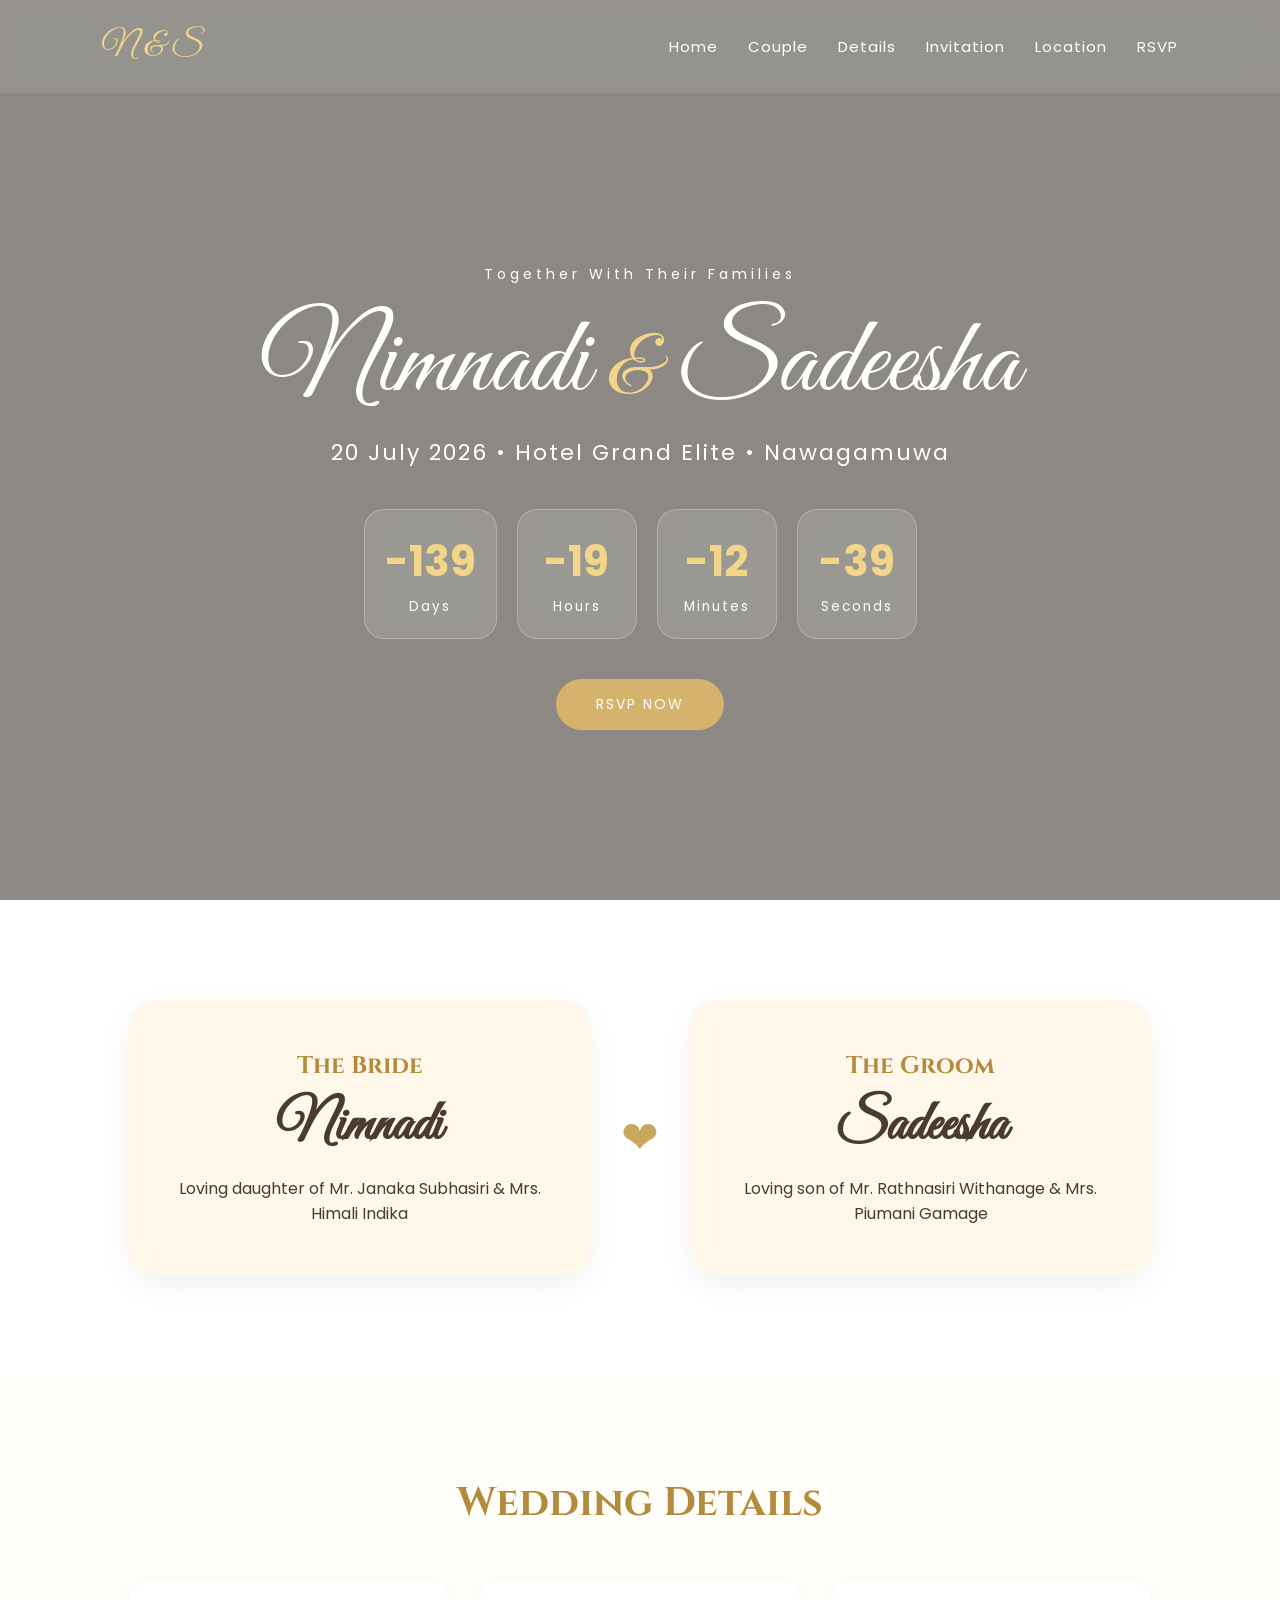
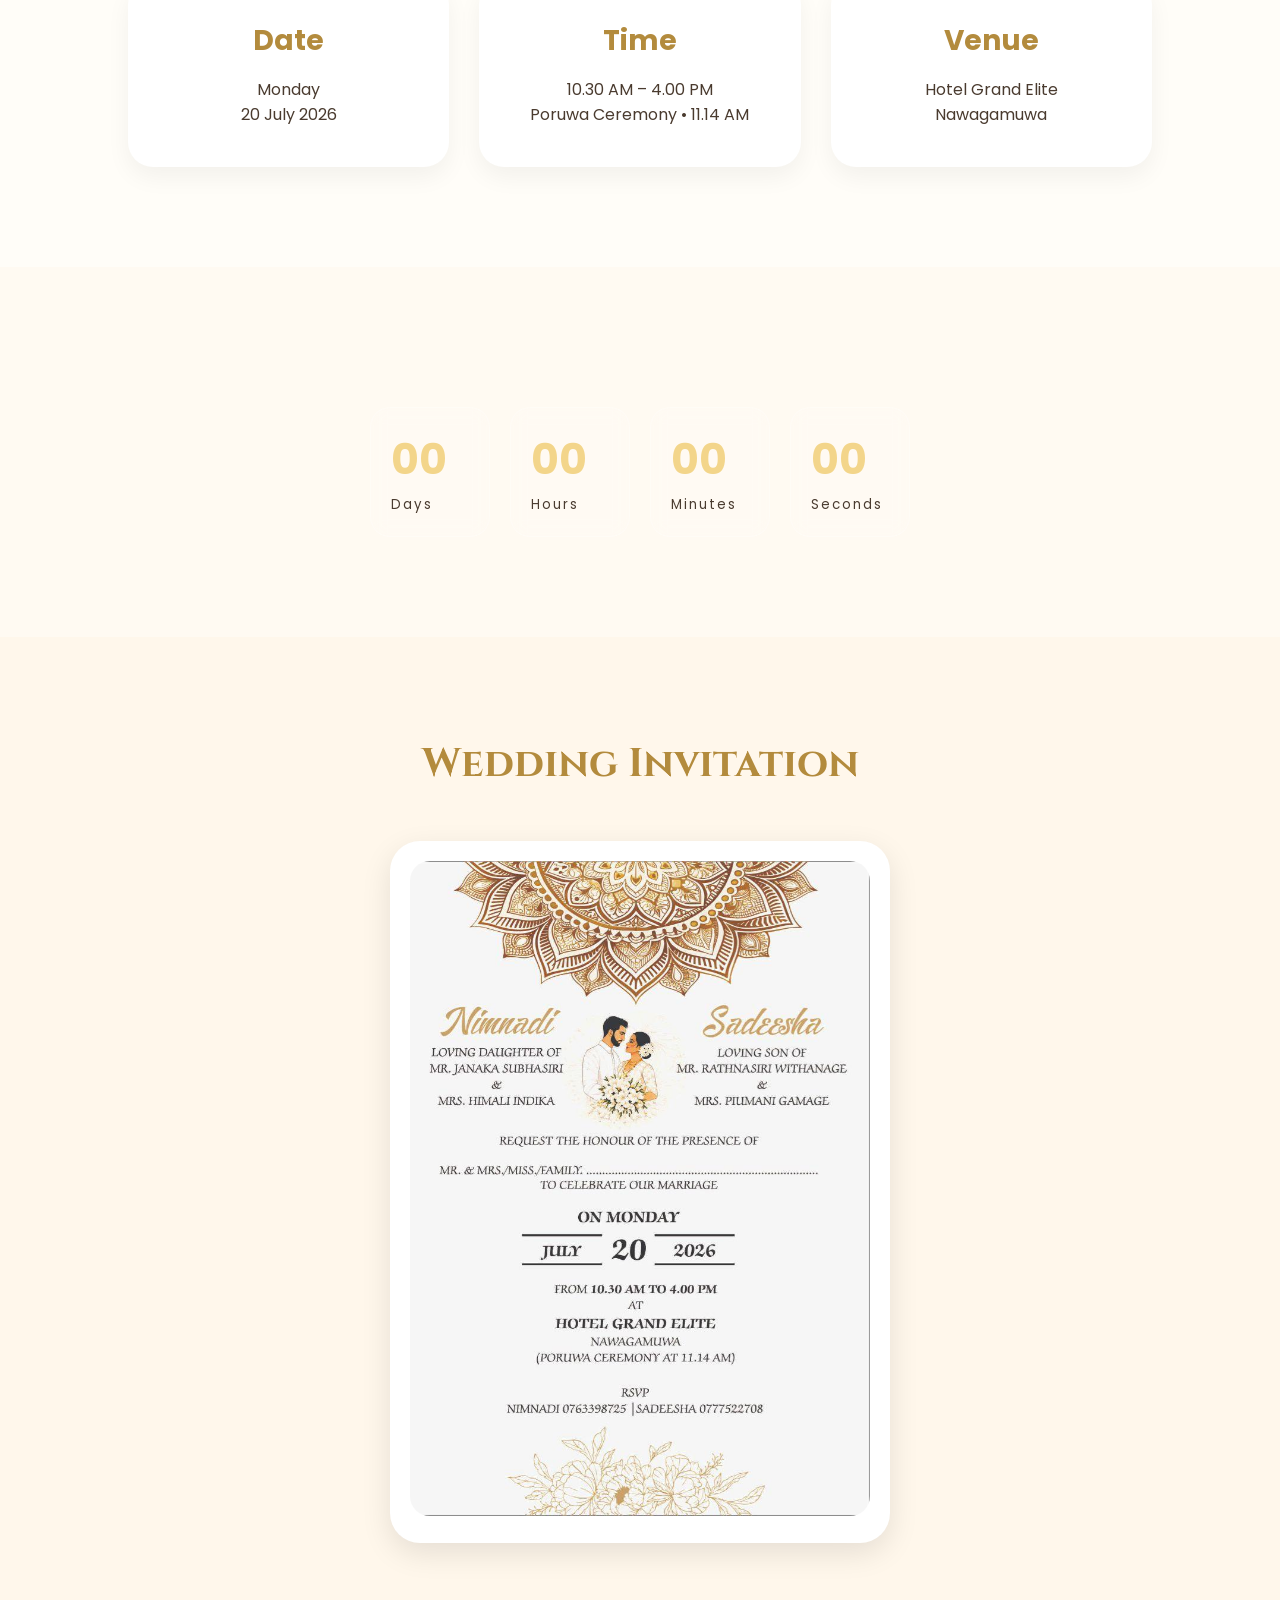
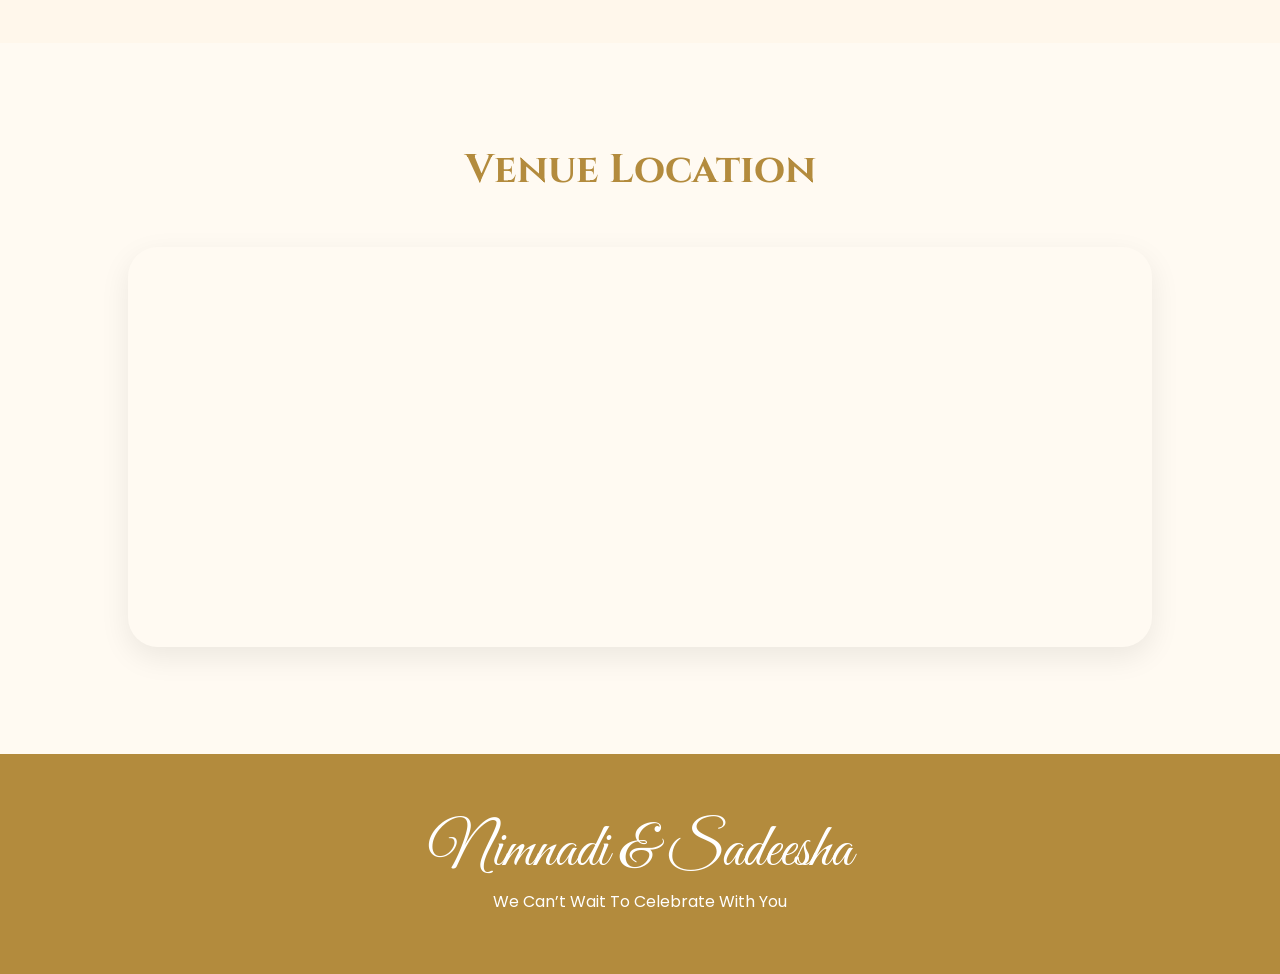
==== index.html @ f44b2957 "first commit" ====
<!-- index.html -->
<!DOCTYPE html>
<html lang="en">
<head>
<meta charset="UTF-8">
<meta name="viewport" content="width=device-width, initial-scale=1.0">
<title>Nimnadi & Sadeesha</title>

<link rel="stylesheet" href="style.css">

<link rel="preconnect" href="https://fonts.googleapis.com">
<link href="https://fonts.googleapis.com/css2?family=Cinzel:wght@400;600&family=Great+Vibes&family=Poppins:wght@300;400;500&display=swap" rel="stylesheet">

</head>
<body>

<header class="hero">

<nav>
<div class="logo">N & S</div>

<ul>
<li><a href="#home">Home</a></li>
<li><a href="#couple">Couple</a></li>
<li><a href="#details">Details</a></li>
<li><a href="#gallery">Invitation</a></li>
<li><a href="#location">Location</a></li>
<li><a href="rsvp.html">RSVP</a></li>
</ul>
</nav>

<section class="hero-content" id="home">

<p class="save">Together With Their Families</p>

<h1>Nimnadi <span>&</span> Sadeesha</h1>

<p class="date">
20 July 2026 • Hotel Grand Elite • Nawagamuwa
</p>

<div class="countdown">

<div>
<span id="days">00</span>
<small>Days</small>
</div>

<div>
<span id="hours">00</span>
<small>Hours</small>
</div>

<div>
<span id="minutes">00</span>
<small>Minutes</small>
</div>

<div>
<span id="seconds">00</span>
<small>Seconds</small>
</div>

</div>

<a href="rsvp.html" class="btn">RSVP NOW</a>

</section>
</header>

<section class="couple" id="couple">

<div class="box">
<h2>The Bride</h2>
<h3>Nimnadi</h3>
<p>
Loving daughter of Mr. Janaka Subhasiri & Mrs. Himali Indika
</p>
</div>

<div class="middle-heart">❤</div>

<div class="box">
<h2>The Groom</h2>
<h3>Sadeesha</h3>
<p>
Loving son of Mr. Rathnasiri Withanage & Mrs. Piumani Gamage
</p>
</div>

</section>

<section class="details" id="details">

<h2>Wedding Details</h2>

<div class="detail-grid">

<div class="card">
<h3>Date</h3>
<p>Monday</p>
<p>20 July 2026</p>
</div>

<div class="card">
<h3>Time</h3>
<p>10.30 AM – 4.00 PM</p>
<p>Poruwa Ceremony • 11.14 AM</p>
</div>

<div class="card">
<h3>Venue</h3>
<p>Hotel Grand Elite</p>
<p>Nawagamuwa</p>
</div>

</div>

</section>

<section class="section">

    <!-- COUNTDOWN -->
    
<div class="countdown">

<div>
<span id="days">00</span>
<small>Days</small>
</div>

<div>
<span id="hours">00</span>
<small>Hours</small>
</div>

<div>
<span id="minutes">00</span>
<small>Minutes</small>
</div>

<div>
<span id="seconds">00</span>
<small>Seconds</small>
</div>
</section>
<section class="gallery" id="gallery">

<h2>Wedding Invitation</h2>

<div class="invite-frame">
<img src="Image/invitation.jpg" alt="Wedding Invitation">
</div>

</section>

<section class="location" id="location">

<h2>Venue Location</h2>

<iframe 
src="https://www.google.com/maps/embed?pb=!1m18!1m12!1m3!1d3960.723824739813!2d80.0235605205156!3d6.923580608824498!2m3!1f0!2f0!3f0!3m2!1i1024!2i768!4f13.1!3m3!1m2!1s0x3ae2551f1fca9fbb%3A0x324f702cc4f74ea5!2sHotel%20Grand%20Elite%20-%20Restaurant%20%26%20Bar!5e0!3m2!1sen!2slk!4v1777545249393!5m2!1sen!2slk" 
width="100%" 
height="400" 
style="border:0;" 
allowfullscreen="" 
loading="lazy">
</iframe>

</section>

<footer>

<h2>Nimnadi & Sadeesha</h2>

<p>We Can’t Wait To Celebrate With You</p>

</footer>

<script src="script.js"></script>

</body>
</html>
---- style.css ----
/* style.css */

*{
margin:0;
padding:0;
box-sizing:border-box;
scroll-behavior:smooth;
}

body{
font-family:'Poppins',sans-serif;
background:#fffaf2;
color:#4a3b2f;
overflow-x:hidden;
}

.hero{
min-height:100vh;
background:
linear-gradient(rgba(0,0,0,0.45),rgba(0,0,0,0.45)),
url('invitation.jpg');

background-size:cover;
background-position:center;

display:flex;
flex-direction:column;
}

nav{
display:flex;
justify-content:space-between;
align-items:center;

padding:25px 8%;

background:rgba(255,255,255,0.08);

backdrop-filter:blur(8px);

position:sticky;
top:0;
z-index:100;
}

.logo{
font-size:34px;
font-family:'Great Vibes',cursive;
color:#f3d58a;
}

nav ul{
display:flex;
list-style:none;
gap:30px;
}

nav a{
text-decoration:none;
color:white;
font-size:15px;
letter-spacing:1px;
}

.hero-content{
flex:1;

display:flex;
flex-direction:column;
justify-content:center;
align-items:center;

text-align:center;
padding:20px;

color:white;
}

.save{
letter-spacing:4px;
font-size:14px;
margin-bottom:20px;
}

.hero-content h1{
font-family:'Great Vibes',cursive;
font-size:110px;
font-weight:400;
line-height:1.1;
}

.hero-content h1 span{
font-size:80px;
color:#f3d58a;
}

.date{
font-size:22px;
margin-top:10px;
letter-spacing:2px;
}

.countdown{
display:flex;
gap:20px;
margin-top:40px;
flex-wrap:wrap;
justify-content:center;
}

.countdown div{
background:rgba(255,255,255,0.12);

padding:20px;

min-width:120px;

border:1px solid rgba(255,255,255,0.25);

backdrop-filter:blur(8px);

border-radius:20px;
}

.countdown span{
font-size:42px;
font-weight:bold;
display:block;
color:#f3d58a;
}

.countdown small{
letter-spacing:2px;
}

.btn{
margin-top:40px;

display:inline-block;

padding:15px 40px;

background:#d6b36d;
color:white;

text-decoration:none;

border-radius:40px;

letter-spacing:2px;
font-size:14px;
}

section{
padding:100px 10%;
}

.couple{
display:grid;
grid-template-columns:1fr auto 1fr;

gap:30px;

align-items:center;
text-align:center;

background:white;
}

.box{
padding:50px;

background:#fff8ea;

border-radius:30px;

box-shadow:0 10px 30px rgba(0,0,0,0.06);
}

.box h2{
font-family:'Cinzel',serif;
color:#b38b3d;
margin-bottom:10px;
}

.box h3{
font-family:'Great Vibes',cursive;
font-size:55px;
margin-bottom:15px;
}

.middle-heart{
font-size:45px;
color:#c9a75d;
}

.details{
text-align:center;
background:#fffdf8;
}

.details h2,
.gallery h2,
.location h2{
font-family:'Cinzel',serif;
font-size:40px;
margin-bottom:50px;
color:#b38b3d;
}

.detail-grid{
display:grid;
grid-template-columns:repeat(auto-fit,minmax(250px,1fr));
gap:30px;
}

.card{
background:white;
padding:40px;

border-radius:25px;

box-shadow:0 10px 25px rgba(0,0,0,0.05);
}

.card h3{
font-size:28px;
margin-bottom:15px;
color:#b38b3d;
}

.gallery{
text-align:center;
background:#fff7eb;
}

.invite-frame{
max-width:500px;
margin:auto;

padding:20px;

background:white;

border-radius:30px;

box-shadow:0 10px 30px rgba(0,0,0,0.1);
}

.invite-frame img{
width:100%;
border-radius:20px;
}

.location{
text-align:center;
}

iframe{
border-radius:30px;

box-shadow:0 10px 30px rgba(0,0,0,0.08);
}

footer{
padding:60px 20px;
text-align:center;

background:#b38b3d;
color:white;
}

footer h2{
font-family:'Great Vibes',cursive;
font-size:60px;
font-weight:400;
}

@media(max-width:768px){

.hero-content h1{
font-size:70px;
}

.hero-content h1 span{
font-size:55px;
}

nav{
flex-direction:column;
gap:15px;
}

nav ul{
flex-wrap:wrap;
justify-content:center;
gap:15px;
}

.couple{
grid-template-columns:1fr;
}

.middle-heart{
display:none;
}

.countdown div{
min-width:90px;
}

}
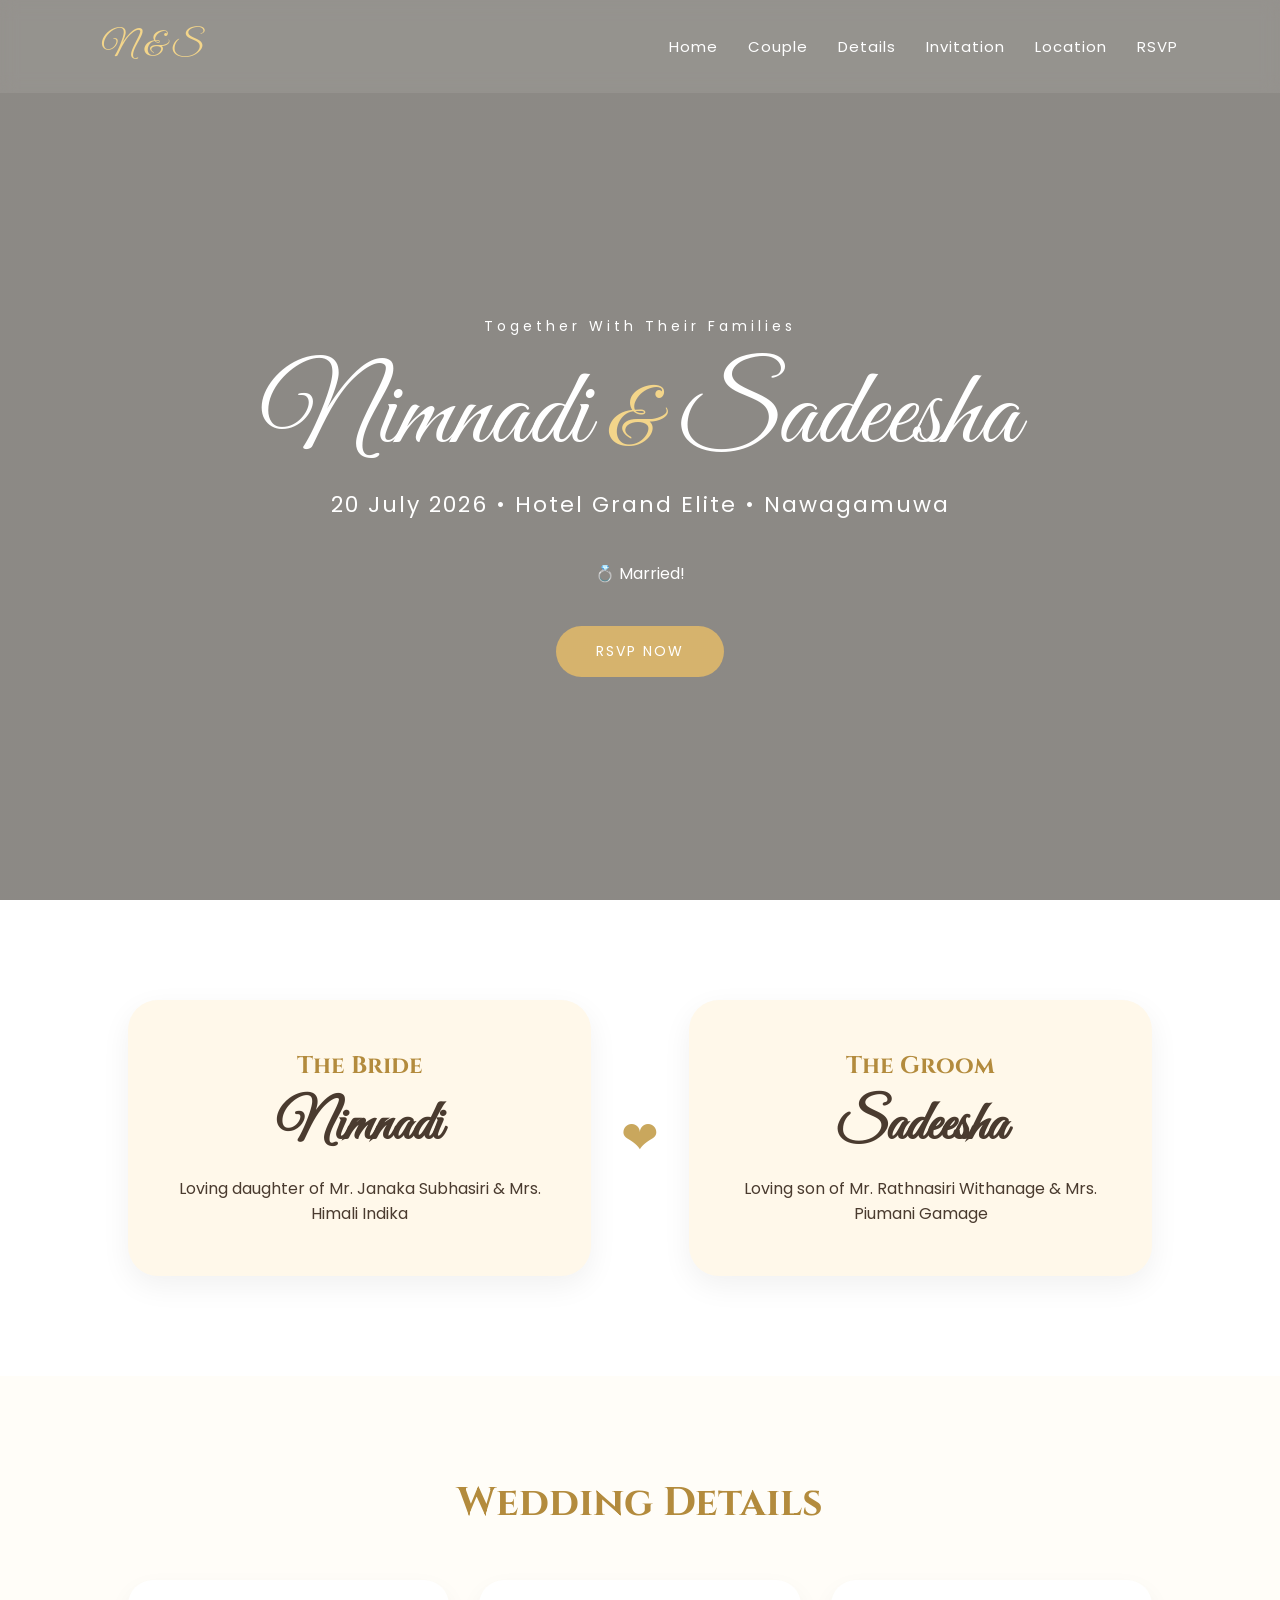
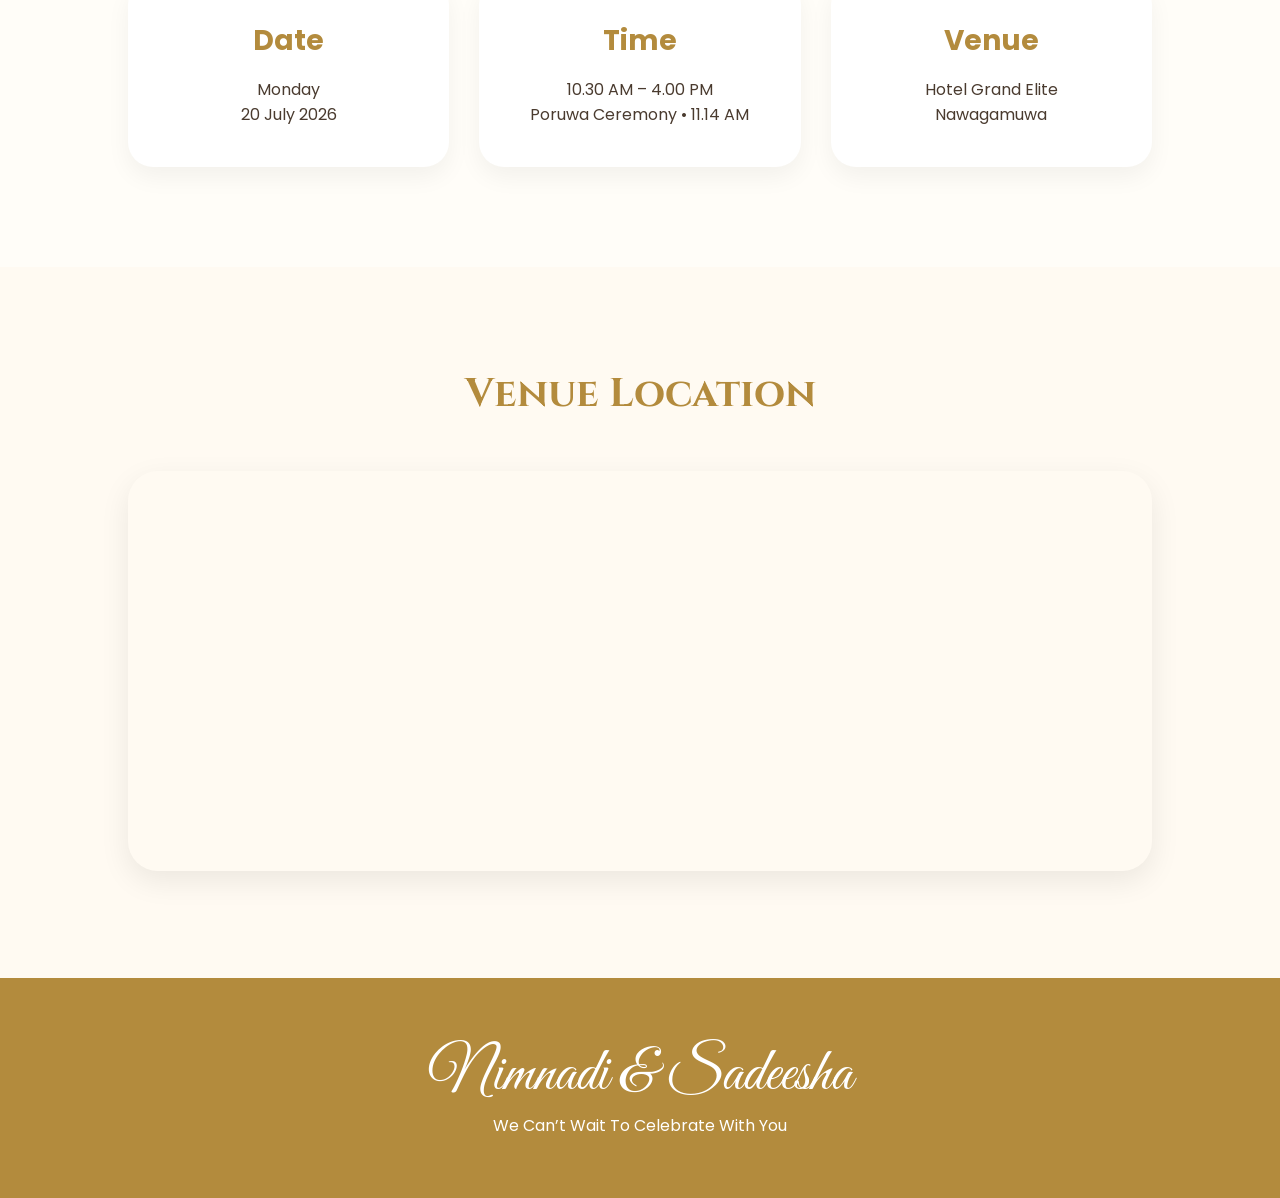
==== commit 43f72abc: "first co" ====
--- a/index.html
+++ b/index.html
@@ -118,41 +118,7 @@
 
 </section>
 
-<section class="section">
 
-    <!-- COUNTDOWN -->
-    
-<div class="countdown">
-
-<div>
-<span id="days">00</span>
-<small>Days</small>
-</div>
-
-<div>
-<span id="hours">00</span>
-<small>Hours</small>
-</div>
-
-<div>
-<span id="minutes">00</span>
-<small>Minutes</small>
-</div>
-
-<div>
-<span id="seconds">00</span>
-<small>Seconds</small>
-</div>
-</section>
-<section class="gallery" id="gallery">
-
-<h2>Wedding Invitation</h2>
-
-<div class="invite-frame">
-<img src="Image/invitation.jpg" alt="Wedding Invitation">
-</div>
-
-</section>
 
 <section class="location" id="location">
 
--- a/style.css
+++ b/style.css
@@ -275,6 +275,66 @@
 font-size:60px;
 font-weight:400;
 }
+.rsvp-page {
+min-height: 100vh;
+display: flex;
+justify-content: center;
+align-items: center;
+}
+
+.rsvp-container form{
+width: 100%;
+}
+.rsvp-container{
+background:white;
+padding:50px;
+border-radius:30px;
+max-width:550px;
+width:100%;
+box-shadow:0 10px 30px rgba(0,0,0,0.1);
+text-align:center;
+}
+
+.rsvp-container h1{
+font-family:'Cinzel',serif;
+font-size:50px;
+color:#b38b3d;
+margin-bottom:15px;
+}
+
+.rsvp-text{
+margin-bottom:30px;
+}
+
+form{
+display:flex;
+flex-direction:column;
+gap:18px;
+}
+
+input,textarea,select{
+padding:15px;
+border-radius:15px;
+border:1px solid #e7d7b3;
+font-size:15px;
+}
+
+button{
+padding:15px;
+border:none;
+background:#c8a45d;
+color:white;
+font-size:15px;
+border-radius:40px;
+cursor:pointer;
+}
+
+.back-btn{
+display:inline-block;
+margin-top:25px;
+text-decoration:none;
+color:#a07b36;
+}
 
 @media(max-width:768px){
 
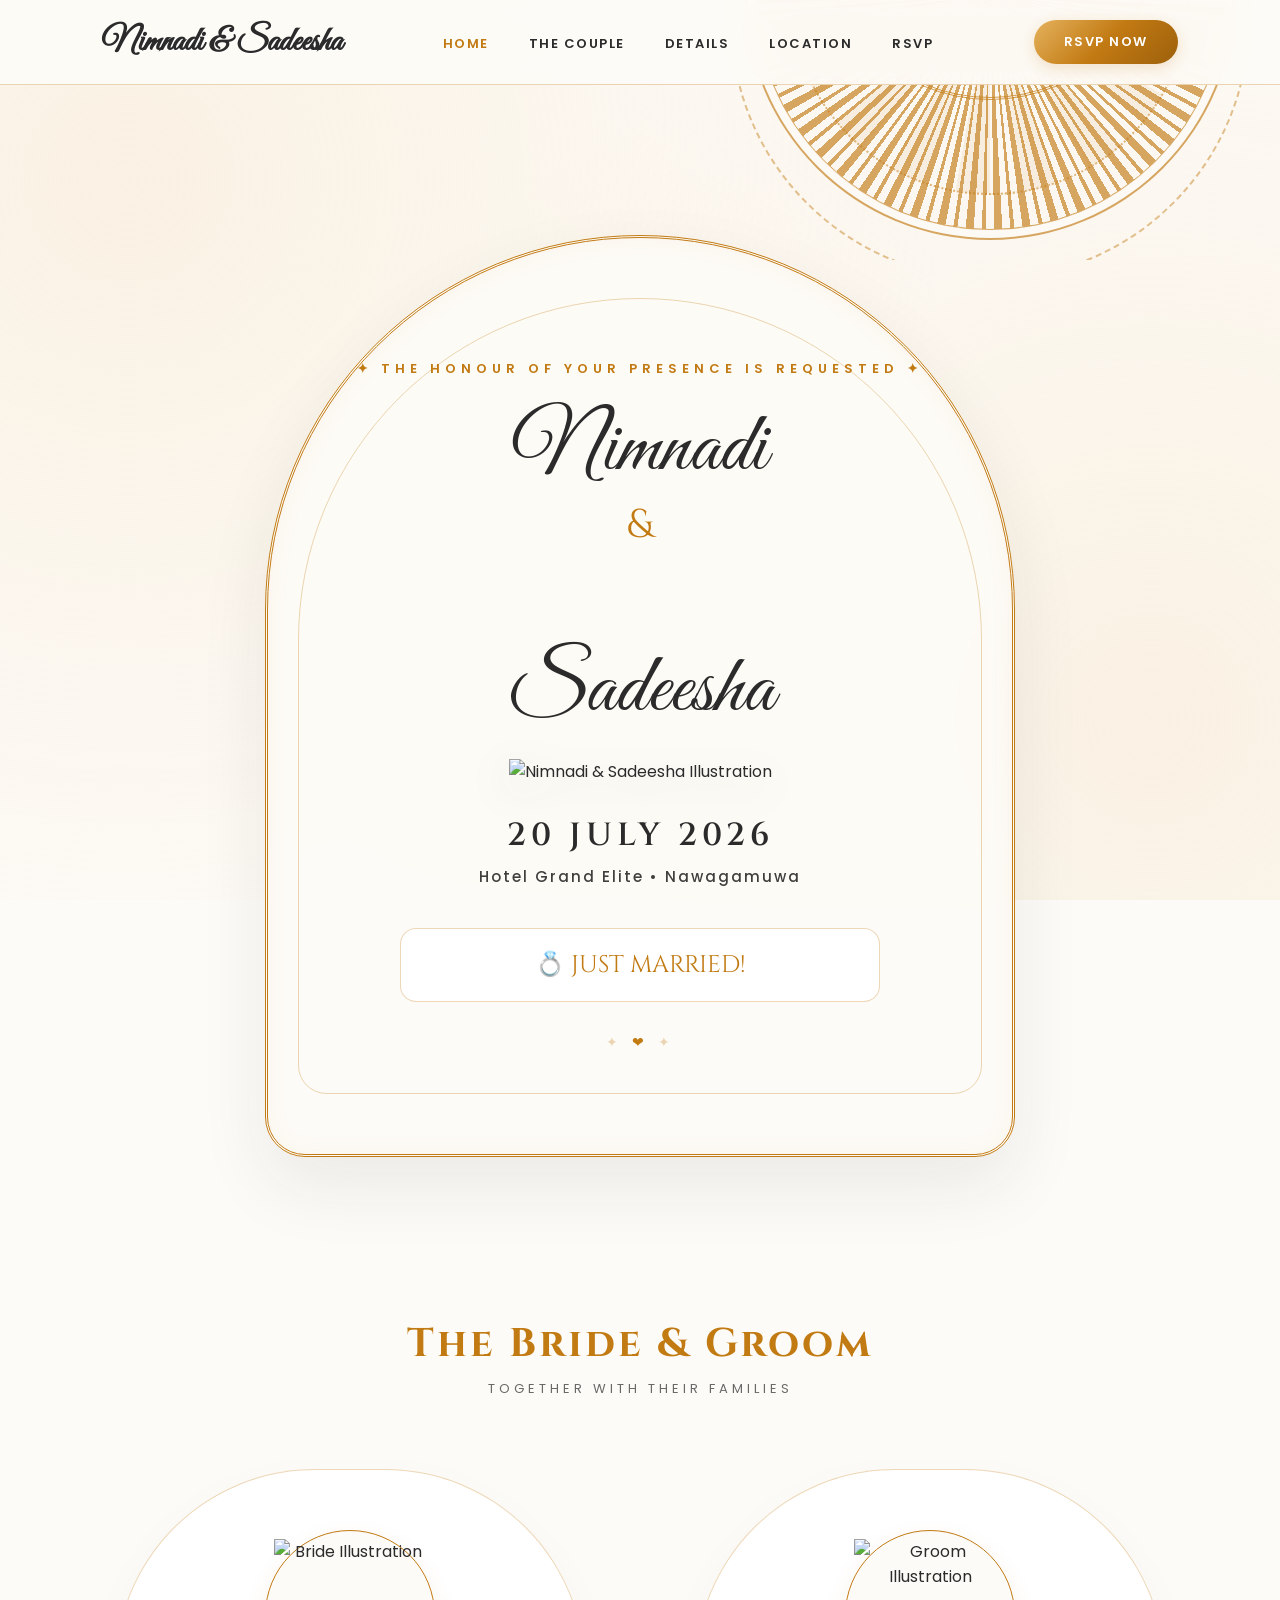
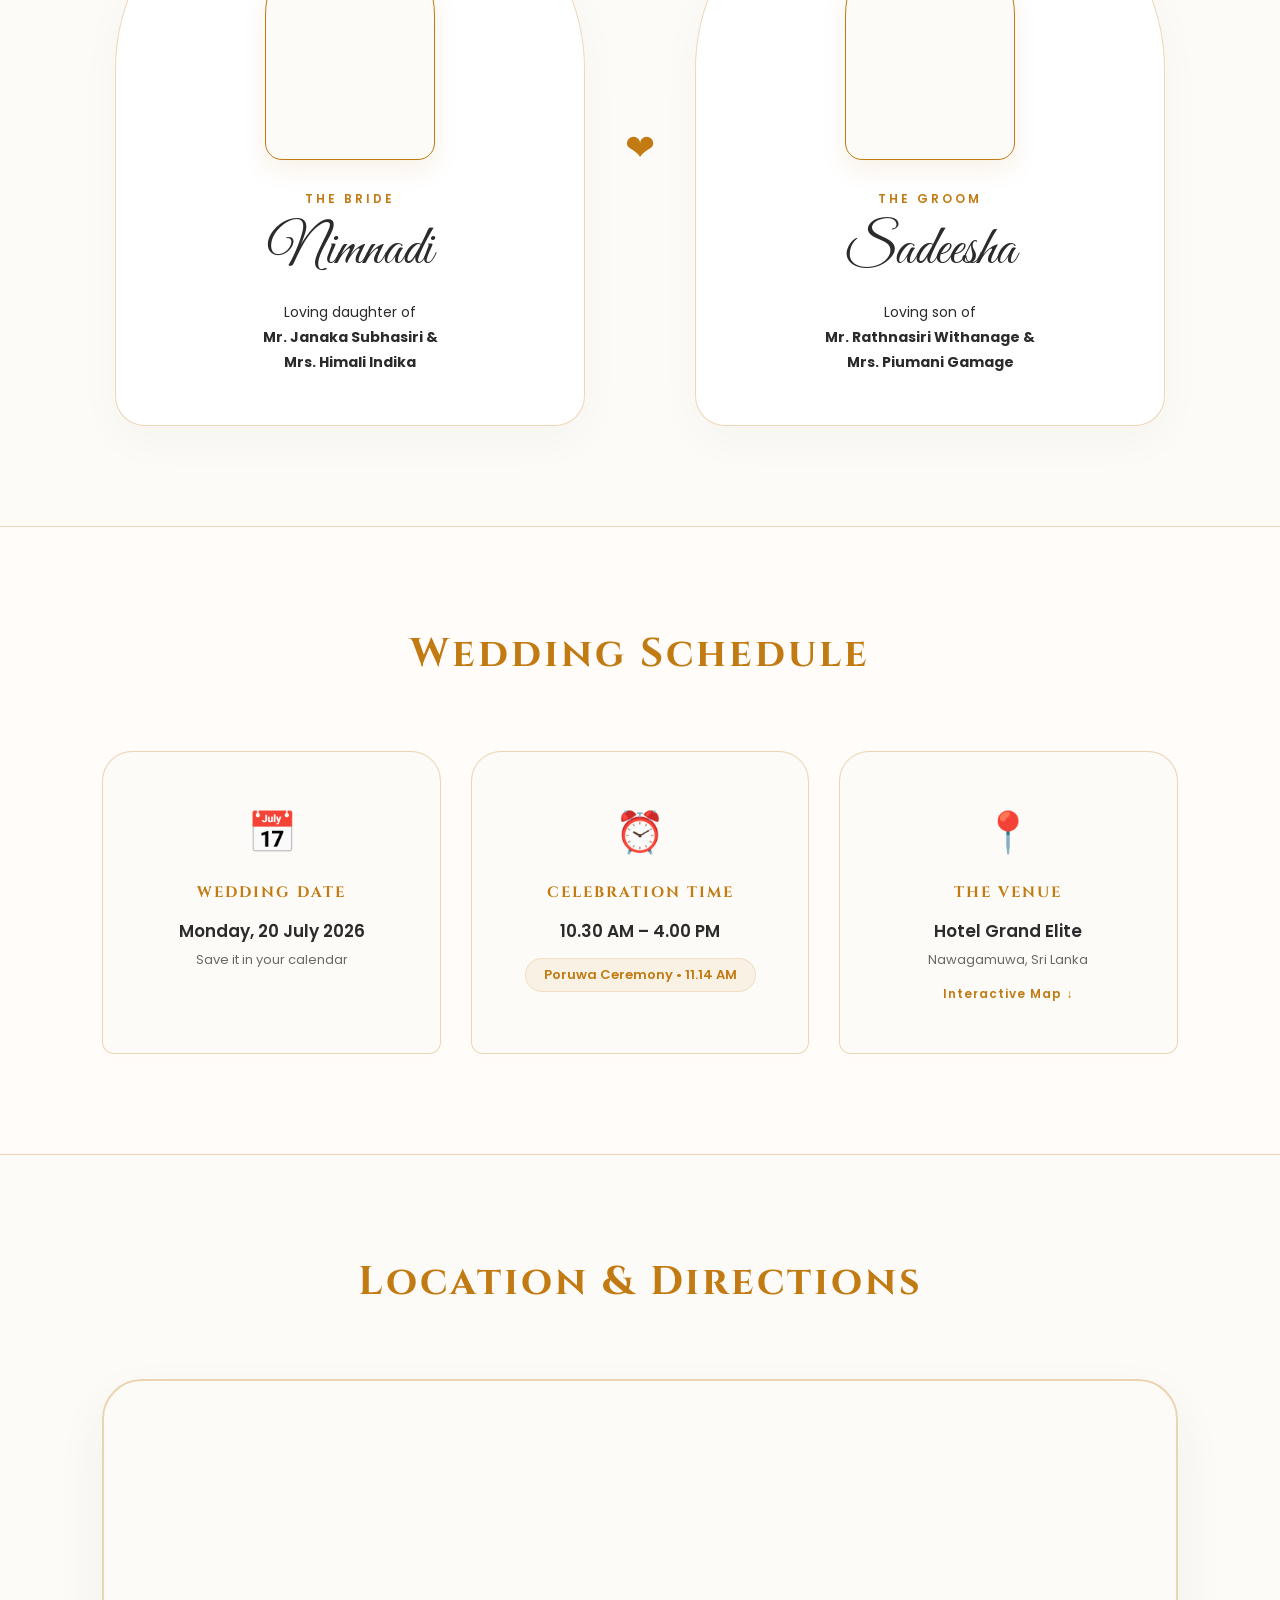
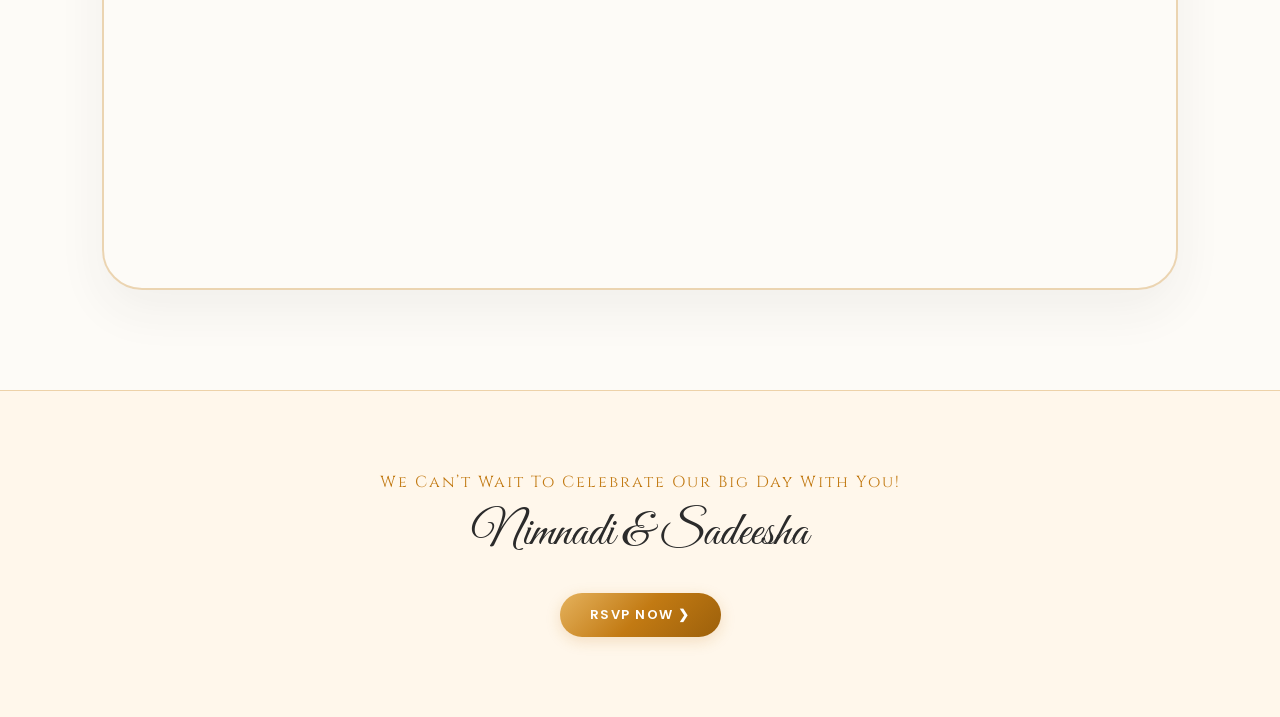
==== commit f196a729: "update" ====
--- a/index.html
+++ b/index.html
@@ -1,149 +1,177 @@
-<!-- index.html -->
 <!DOCTYPE html>
 <html lang="en">
 <head>
-<meta charset="UTF-8">
-<meta name="viewport" content="width=device-width, initial-scale=1.0">
-<title>Nimnadi & Sadeesha</title>
-
-<link rel="stylesheet" href="style.css">
-
-<link rel="preconnect" href="https://fonts.googleapis.com">
-<link href="https://fonts.googleapis.com/css2?family=Cinzel:wght@400;600&family=Great+Vibes&family=Poppins:wght@300;400;500&display=swap" rel="stylesheet">
-
+    <meta charset="UTF-8">
+    <meta name="viewport" content="width=device-width, initial-scale=1.0">
+    <title>Nimnadi & Sadeesha • The Wedding</title>
+    <link rel="stylesheet" href="style.css">
+    <!-- Premium Google Webfonts -->
+    <link rel="preconnect" href="https://fonts.googleapis.com">
+    <link rel="preconnect" href="https://fonts.gstatic.com" crossorigin>
+    <link href="https://fonts.googleapis.com/css2?family=Cinzel:wght@400;500;600;700&family=Great+Vibes&family=Poppins:wght@300;400;500;600&display=swap" rel="stylesheet">
+    <!-- Smooth Scroll Animations Library CSS -->
+    <link rel="stylesheet" href="https://unpkg.com/aos@next/dist/aos.css" />
 </head>
 <body>
 
-<header class="hero">
+    <!-- Luxury Graphic Background Foundations -->
+    <div class="watercolor-bg-overlay"></div>
+    <div class="floral-corner top-left"></div>
+    <div class="floral-corner top-right"></div>
 
-<nav>
-<div class="logo">N & S</div>
+    <!-- Traditional Heavy Mandala & Ant Loop Master Header Canvas -->
+    <div class="traditional-heavy-mandala-header" data-aos="fade-down" data-aos-duration="1200">
+        <div class="mandala-ring outer-heavy-lace"></div>
+        <div class="mandala-ring geometric-sunburst-spikes"></div>
+        <div class="mandala-ant-loop-ring"></div>
+        <div class="mandala-ring middle-petal-wreath"></div>
+        <div class="mandala-ring inner-star-core"></div>
+    </div>
 
-<ul>
-<li><a href="#home">Home</a></li>
-<li><a href="#couple">Couple</a></li>
-<li><a href="#details">Details</a></li>
-<li><a href="#gallery">Invitation</a></li>
-<li><a href="#location">Location</a></li>
-<li><a href="rsvp.html">RSVP</a></li>
-</ul>
-</nav>
+    <!-- Sticky Navigation Framework -->
+    <nav class="luxury-nav">
+        <div class="logo">Nimnadi & Sadeesha</div>
+        <ul class="nav-links">
+            <li><a href="#home" class="active">Home</a></li>
+            <li><a href="#couple">The Couple</a></li>
+            <li><a href="#details">Details</a></li>
+            <li><a href="#location">Location</a></li>
+            <li><a href="rsvp.html">RSVP</a></li>
+        </ul>
+        <a href="rsvp.html" class="luxury-nav-btn">RSVP NOW</a>
+    </nav>
 
-<section class="hero-content" id="home">
+    <!-- Hero Framework Showcase (The Premium Archway) -->
+    <header class="hero-section" id="home">
+        <div class="luxury-arch-frame" data-aos="zoom-in" data-aos-duration="1500">
+            <div class="arch-inner-border">
+                <p class="save-the-date">✦ THE HONOUR OF YOUR PRESENCE IS REQUESTED ✦</p>
+                <h1 class="main-title">Nimnadi <br><span class="ampersand">&</span><br> Sadeesha</h1>
+                
+                <!-- Couple Cartoon Vector Container Layout -->
+                <div class="couple-hero-illustration">
+                    <img src="image/couple.png" alt="Nimnadi & Sadeesha Illustration" class="cartoon-png-main">
+                </div>
 
-<p class="save">Together With Their Families</p>
+                <p class="wedding-date-line">20 JULY 2026</p>
+                <p class="wedding-venue-line">Hotel Grand Elite • Nawagamuwa</p>
+                
+                <!-- Advanced Real-time Countdown Counter Component Matrix -->
+                <div class="luxury-countdown">
+                    <div class="time-block">
+                        <span id="days">00</span>
+                        <small>Days</small>
+                    </div>
+                    <div class="time-block">
+                        <span id="hours">00</span>
+                        <small>Hours</small>
+                    </div>
+                    <div class="time-block">
+                        <span id="minutes">00</span>
+                        <small>Minutes</small>
+                    </div>
+                    <div class="time-block">
+                        <span id="seconds">00</span>
+                        <small>Seconds</small>
+                    </div>
+                </div>
 
-<h1>Nimnadi <span>&</span> Sadeesha</h1>
+                <div class="heart-divider">✦ <span>❤</span> ✦</div>
+            </div>
+        </div>
+    </header>
 
-<p class="date">
-20 July 2026 • Hotel Grand Elite • Nawagamuwa
-</p>
+    <!-- Offset Capsule Profile Component Layout Grid -->
+    <section class="couple-section" id="couple">
+        <div class="section-heading" data-aos="fade-up">
+            <h2>The Bride & Groom</h2>
+            <p class="sub-heading">Together with their families</p>
+        </div>
 
-<div class="countdown">
+        <div class="couple-capsule-container">
+            <!-- Bride Offset Structural Capsule Grid Module -->
+            <div class="capsule-card bride-card offset-left" data-aos="fade-right" data-aos-duration="1200">
+                <div class="capsule-avatar-frame">
+                    <img src="image/bride.png" alt="Bride Illustration" class="cartoon-avatar-png">
+                </div>
+                <h3 class="role-title">THE BRIDE</h3>
+                <h4 class="couple-name">Nimnadi</h4>
+                <p class="parentage">Loving daughter of <br><strong>Mr. Janaka Subhasiri & <br>Mrs. Himali Indika</strong></p>
+            </div>
 
-<div>
-<span id="days">00</span>
-<small>Days</small>
-</div>
+            <div class="luxury-center-divider" data-aos="zoom-in">❤</div>
 
-<div>
-<span id="hours">00</span>
-<small>Hours</small>
-</div>
+            <!-- Groom Offset Structural Capsule Grid Module -->
+            <div class="capsule-card groom-card offset-right" data-aos="fade-left" data-aos-duration="1200">
+                <div class="capsule-avatar-frame">
+                    <img src="image/groom.png" alt="Groom Illustration" class="cartoon-avatar-png">
+                </div>
+                <h3 class="role-title">THE GROOM</h3>
+                <h4 class="couple-name">Sadeesha</h4>
+                <p class="parentage">Loving son of <br><strong>Mr. Rathnasiri Withanage & <br>Mrs. Piumani Gamage</strong></p>
+            </div>
+        </div>
+    </section>
 
-<div>
-<span id="minutes">00</span>
-<small>Minutes</small>
-</div>
+    <!-- Micro Architecture Event Cards Layout Matrix -->
+    <section class="details-section" id="details">
+        <div class="section-heading" data-aos="fade-up">
+            <h2>Wedding Schedule</h2>
+        </div>
 
-<div>
-<span id="seconds">00</span>
-<small>Seconds</small>
-</div>
+        <div class="luxury-detail-grid">
+            <div class="luxury-card" data-aos="fade-up" data-aos-delay="100">
+                <div class="card-luxury-icon">📅</div>
+                <h3>WEDDING DATE</h3>
+                <p class="primary-detail">Monday, 20 July 2026</p>
+                <p class="secondary-detail">Save it in your calendar</p>
+            </div>
 
-</div>
+            <div class="luxury-card" data-aos="fade-up" data-aos-delay="200">
+                <div class="card-luxury-icon">⏰</div>
+                <h3>CELEBRATION TIME</h3>
+                <p class="primary-detail">10.30 AM – 4.00 PM</p>
+                <p class="highlight-detail">Poruwa Ceremony • 11.14 AM</p>
+            </div>
 
-<a href="rsvp.html" class="btn">RSVP NOW</a>
+            <div class="luxury-card venue-interactive-card" data-aos="fade-up" data-aos-delay="300" onclick="scrollToMap()">
+                <div class="card-luxury-icon">📍</div>
+                <h3>THE VENUE</h3>
+                <p class="primary-detail">Hotel Grand Elite</p>
+                <p class="secondary-detail">Nawagamuwa, Sri Lanka</p>
+                <span class="view-map-link">Interactive Map ↓</span>
+            </div>
+        </div>
+    </section>
 
-</section>
-</header>
+    <!-- Map Section Visual Architecture Frame -->
+    <section class="location-section" id="location">
+        <div class="section-heading" data-aos="fade-up">
+            <h2>Location & Directions</h2>
+        </div>
+        <div class="luxury-map-wrapper" data-aos="zoom-in" data-aos-duration="1000">
+            <iframe 
+                src="https://www.google.com/maps/embed?pb=!1m18!1m12!1m3!1d3960.723824739813!2d80.0235605205156!3d6.923580608824498!2m3!1f0!2f0!3f0!3m2!1i1024!2i768!4f13.1!3m3!1m2!1s0x3ae2551f1fca9fbb%3A0x324f702cc4f74ea5!2sHotel%20Grand%20Elite%20-%20Restaurant%20%26%20Bar!5e0!3m2!1sen!2slk!4v1777545249393!5m2!1sen!2slk" 
+                width="100%" 
+                height="500" 
+                style="border:0;" 
+                allowfullscreen="" 
+                loading="lazy">
+            </iframe>
+        </div>
+    </section>
 
-<section class="couple" id="couple">
+    <!-- Traditional Signature Premium Footer Block Layout -->
+    <footer class="luxury-footer">
+        <p class="footer-bless">We Can’t Wait To Celebrate Our Big Day With You!</p>
+        <div class="footer-signature">Nimnadi & Sadeesha</div>
+        <div style="margin-top: 30px;">
+            <a href="rsvp.html" class="luxury-nav-btn" style="display: inline-block;">RSVP NOW ❯</a>
+        </div>
+    </footer>
 
-<div class="box">
-<h2>The Bride</h2>
-<h3>Nimnadi</h3>
-<p>
-Loving daughter of Mr. Janaka Subhasiri & Mrs. Himali Indika
-</p>
-</div>
-
-<div class="middle-heart">❤</div>
-
-<div class="box">
-<h2>The Groom</h2>
-<h3>Sadeesha</h3>
-<p>
-Loving son of Mr. Rathnasiri Withanage & Mrs. Piumani Gamage
-</p>
-</div>
-
-</section>
-
-<section class="details" id="details">
-
-<h2>Wedding Details</h2>
-
-<div class="detail-grid">
-
-<div class="card">
-<h3>Date</h3>
-<p>Monday</p>
-<p>20 July 2026</p>
-</div>
-
-<div class="card">
-<h3>Time</h3>
-<p>10.30 AM – 4.00 PM</p>
-<p>Poruwa Ceremony • 11.14 AM</p>
-</div>
-
-<div class="card">
-<h3>Venue</h3>
-<p>Hotel Grand Elite</p>
-<p>Nawagamuwa</p>
-</div>
-
-</div>
-
-</section>
-
-
-
-<section class="location" id="location">
-
-<h2>Venue Location</h2>
-
-<iframe 
-src="https://www.google.com/maps/embed?pb=!1m18!1m12!1m3!1d3960.723824739813!2d80.0235605205156!3d6.923580608824498!2m3!1f0!2f0!3f0!3m2!1i1024!2i768!4f13.1!3m3!1m2!1s0x3ae2551f1fca9fbb%3A0x324f702cc4f74ea5!2sHotel%20Grand%20Elite%20-%20Restaurant%20%26%20Bar!5e0!3m2!1sen!2slk!4v1777545249393!5m2!1sen!2slk" 
-width="100%" 
-height="400" 
-style="border:0;" 
-allowfullscreen="" 
-loading="lazy">
-</iframe>
-
-</section>
-
-<footer>
-
-<h2>Nimnadi & Sadeesha</h2>
-
-<p>We Can’t Wait To Celebrate With You</p>
-
-</footer>
-
-<script src="script.js"></script>
-
+    <!-- Scripts Core Logic Implementation Dependencies -->
+    <script src="https://unpkg.com/aos@next/dist/aos.js"></script>
+    <script src="script.js"></script>
 </body>
 </html>
--- a/style.css
+++ b/style.css
@@ -1,372 +1,682 @@
-/* style.css */
-
-*{
-margin:0;
-padding:0;
-box-sizing:border-box;
-scroll-behavior:smooth;
-}
-
-body{
-font-family:'Poppins',sans-serif;
-background:#fffaf2;
-color:#4a3b2f;
-overflow-x:hidden;
-}
-
-.hero{
-min-height:100vh;
-background:
-linear-gradient(rgba(0,0,0,0.45),rgba(0,0,0,0.45)),
-url('invitation.jpg');
-
-background-size:cover;
-background-position:center;
-
-display:flex;
-flex-direction:column;
-}
-
-nav{
-display:flex;
-justify-content:space-between;
-align-items:center;
-
-padding:25px 8%;
-
-background:rgba(255,255,255,0.08);
-
-backdrop-filter:blur(8px);
-
-position:sticky;
-top:0;
-z-index:100;
-}
-
-.logo{
-font-size:34px;
-font-family:'Great Vibes',cursive;
-color:#f3d58a;
-}
-
-nav ul{
-display:flex;
-list-style:none;
-gap:30px;
-}
-
-nav a{
-text-decoration:none;
-color:white;
-font-size:15px;
-letter-spacing:1px;
-}
-
-.hero-content{
-flex:1;
-
-display:flex;
-flex-direction:column;
-justify-content:center;
-align-items:center;
-
-text-align:center;
-padding:20px;
-
-color:white;
-}
-
-.save{
-letter-spacing:4px;
-font-size:14px;
-margin-bottom:20px;
-}
-
-.hero-content h1{
-font-family:'Great Vibes',cursive;
-font-size:110px;
-font-weight:400;
-line-height:1.1;
-}
-
-.hero-content h1 span{
-font-size:80px;
-color:#f3d58a;
-}
-
-.date{
-font-size:22px;
-margin-top:10px;
-letter-spacing:2px;
-}
-
-.countdown{
-display:flex;
-gap:20px;
-margin-top:40px;
-flex-wrap:wrap;
-justify-content:center;
-}
-
-.countdown div{
-background:rgba(255,255,255,0.12);
-
-padding:20px;
-
-min-width:120px;
-
-border:1px solid rgba(255,255,255,0.25);
-
-backdrop-filter:blur(8px);
-
-border-radius:20px;
-}
-
-.countdown span{
-font-size:42px;
-font-weight:bold;
-display:block;
-color:#f3d58a;
-}
-
-.countdown small{
-letter-spacing:2px;
-}
-
-.btn{
-margin-top:40px;
-
-display:inline-block;
-
-padding:15px 40px;
-
-background:#d6b36d;
-color:white;
-
-text-decoration:none;
-
-border-radius:40px;
-
-letter-spacing:2px;
-font-size:14px;
-}
-
-section{
-padding:100px 10%;
-}
-
-.couple{
-display:grid;
-grid-template-columns:1fr auto 1fr;
-
-gap:30px;
-
-align-items:center;
-text-align:center;
-
-background:white;
-}
-
-.box{
-padding:50px;
-
-background:#fff8ea;
-
-border-radius:30px;
-
-box-shadow:0 10px 30px rgba(0,0,0,0.06);
-}
-
-.box h2{
-font-family:'Cinzel',serif;
-color:#b38b3d;
-margin-bottom:10px;
-}
-
-.box h3{
-font-family:'Great Vibes',cursive;
-font-size:55px;
-margin-bottom:15px;
-}
-
-.middle-heart{
-font-size:45px;
-color:#c9a75d;
-}
-
-.details{
-text-align:center;
-background:#fffdf8;
-}
-
-.details h2,
-.gallery h2,
-.location h2{
-font-family:'Cinzel',serif;
-font-size:40px;
-margin-bottom:50px;
-color:#b38b3d;
-}
-
-.detail-grid{
-display:grid;
-grid-template-columns:repeat(auto-fit,minmax(250px,1fr));
-gap:30px;
-}
-
-.card{
-background:white;
-padding:40px;
-
-border-radius:25px;
-
-box-shadow:0 10px 25px rgba(0,0,0,0.05);
-}
-
-.card h3{
-font-size:28px;
-margin-bottom:15px;
-color:#b38b3d;
-}
-
-.gallery{
-text-align:center;
-background:#fff7eb;
-}
-
-.invite-frame{
-max-width:500px;
-margin:auto;
-
-padding:20px;
-
-background:white;
-
-border-radius:30px;
-
-box-shadow:0 10px 30px rgba(0,0,0,0.1);
-}
-
-.invite-frame img{
-width:100%;
-border-radius:20px;
-}
-
-.location{
-text-align:center;
-}
-
-iframe{
-border-radius:30px;
-
-box-shadow:0 10px 30px rgba(0,0,0,0.08);
-}
-
-footer{
-padding:60px 20px;
-text-align:center;
-
-background:#b38b3d;
-color:white;
-}
-
-footer h2{
-font-family:'Great Vibes',cursive;
-font-size:60px;
-font-weight:400;
-}
-.rsvp-page {
-min-height: 100vh;
-display: flex;
-justify-content: center;
-align-items: center;
-}
-
-.rsvp-container form{
-width: 100%;
-}
-.rsvp-container{
-background:white;
-padding:50px;
-border-radius:30px;
-max-width:550px;
-width:100%;
-box-shadow:0 10px 30px rgba(0,0,0,0.1);
-text-align:center;
-}
-
-.rsvp-container h1{
-font-family:'Cinzel',serif;
-font-size:50px;
-color:#b38b3d;
-margin-bottom:15px;
-}
-
-.rsvp-text{
-margin-bottom:30px;
-}
-
-form{
-display:flex;
-flex-direction:column;
-gap:18px;
-}
-
-input,textarea,select{
-padding:15px;
-border-radius:15px;
-border:1px solid #e7d7b3;
-font-size:15px;
-}
-
-button{
-padding:15px;
-border:none;
-background:#c8a45d;
-color:white;
-font-size:15px;
-border-radius:40px;
-cursor:pointer;
-}
-
-.back-btn{
-display:inline-block;
-margin-top:25px;
-text-decoration:none;
-color:#a07b36;
-}
-
-@media(max-width:768px){
-
-.hero-content h1{
-font-size:70px;
-}
-
-.hero-content h1 span{
-font-size:55px;
-}
-
-nav{
-flex-direction:column;
-gap:15px;
-}
-
-nav ul{
-flex-wrap:wrap;
-justify-content:center;
-gap:15px;
-}
-
-.couple{
-grid-template-columns:1fr;
-}
-
-.middle-heart{
-display:none;
-}
-
-.countdown div{
-min-width:90px;
-}
-
+/* --- Ultra-Luxury UI Core Theme Settings & Visual Palette --- */
+* {
+    margin: 0;
+    padding: 0;
+    box-sizing: border-box;
+    scroll-behavior: smooth;
+}
+
+:root {
+    --watercolor-cream: #fdfbf7;      /* Crisp, warm off-white/cream */
+    --dark-royal: #2b2b2b;            /* Deep brown / charcoal */
+    --luxury-gold: #c27a13;
+    --gold-hover: #9c600b;
+    --glass-bg: rgba(253, 251, 247, 0.92);
+    --card-border: rgba(194, 122, 19, 0.3);
+    --gold-gradient: linear-gradient(135deg, #e5b25d 0%, #c27a13 50%, #9c600b 100%);
+}
+
+body {
+    font-family: 'Poppins', sans-serif;
+    background-color: var(--watercolor-cream);
+    color: var(--dark-royal);
+    overflow-x: hidden;
+    position: relative;
+}
+
+/* --- High-End Traditional Heavy CSS Mandala Sunburst & Ant Loop Layout --- */
+.traditional-heavy-mandala-header {
+    position: absolute;
+    top: 0;
+    left: 50%;
+    transform: translateX(-50%);
+    width: 100%;
+    max-width: 700px;
+    height: 260px;
+    overflow: hidden;
+    z-index: 10;
+    pointer-events: none;
+    display: flex;
+    justify-content: center;
+}
+
+.mandala-ring {
+    position: absolute;
+    top: -240px; 
+    border-radius: 50%;
+    border: 1px solid var(--luxury-gold);
+    background: transparent;
+}
+
+.outer-heavy-lace {
+    width: 520px;
+    height: 520px;
+    border: 2px dashed var(--luxury-gold);
+    opacity: 0.45;
+    animation: spinSlow 120s linear infinite;
+}
+
+.geometric-sunburst-spikes {
+    width: 470px;
+    height: 470px;
+    opacity: 0.65;
+    background: repeating-conic-gradient(
+        from 0deg,
+        transparent 0deg 2deg,
+        var(--luxury-gold) 2deg 4deg,
+        transparent 4deg 6deg,
+        var(--luxury-gold) 6deg 7deg
+    );
+    box-shadow: 0 0 0 8px var(--watercolor-cream), 0 0 0 10px var(--luxury-gold);
+}
+
+/* Mandala Ant Ring Interlocking Matrix Feature */
+.mandala-ant-loop-ring {
+    position: absolute;
+    top: -205px;
+    width: 400px;
+    height: 400px;
+    border-radius: 50%;
+    border: 2px dotted var(--luxury-gold);
+    opacity: 0.55;
+    background: repeating-conic-gradient(
+        from 0deg,
+        rgba(194, 122, 19, 0.15) 0deg 10deg,
+        transparent 10deg 20deg
+    );
+    animation: spinSlow 90s linear infinite reverse;
+}
+
+.middle-petal-wreath {
+    width: 340px;
+    height: 340px;
+    border: 3px double var(--luxury-gold);
+    opacity: 0.7;
+}
+
+.inner-star-core {
+    width: 240px;
+    height: 240px;
+    border: 1.5px solid var(--luxury-gold);
+    opacity: 0.8;
+    box-shadow: inset 0 0 20px rgba(194, 122, 19, 0.2);
+}
+
+@keyframes spinSlow {
+    from { transform: rotate(0deg); }
+    to { transform: rotate(360deg); }
+}
+
+/* --- High-End Graphic Watercolor Background Overlays --- */
+.watercolor-bg-overlay {
+    position: fixed;
+    top: 0;
+    left: 0;
+    width: 100vw;
+    height: 100vh;
+    background: radial-gradient(circle at 10% 20%, rgba(246, 227, 198, 0.4) 0%, transparent 60%),
+                radial-gradient(circle at 90% 80%, rgba(246, 227, 198, 0.4) 0%, transparent 60%);
+    z-index: -2;
+    pointer-events: none;
+}
+
+.floral-corner {
+    position: fixed;
+    width: 320px;
+    height: 320px;
+    background-size: contain;
+    background-repeat: no-repeat;
+    z-index: -1;
+    opacity: 0.35;
+    pointer-events: none;
+}
+
+.top-left {
+    top: 0;
+    left: 0;
+    background-image: url('https://images.unsplash.com/photo-1526047932273-341f2a7631f9?q=80&w=400&auto=format&fit=crop');
+    mask-image: radial-gradient(circle at top left, black, transparent 75%);
+    -webkit-mask-image: radial-gradient(circle at top left, black, transparent 75%);
+}
+.top-right {
+    top: 0;
+    right: 0;
+    background-image: url('https://images.unsplash.com/photo-1526047932273-341f2a7631f9?q=80&w=400&auto=format&fit=crop');
+    mask-image: radial-gradient(circle at top right, black, transparent 75%);
+    -webkit-mask-image: radial-gradient(circle at top right, black, transparent 75%);
+    transform: scaleX(-1);
+}
+
+/* --- Sticky Floating Top Navigation Layout --- */
+.luxury-nav {
+    display: flex;
+    justify-content: space-between;
+    align-items: center;
+    padding: 20px 8%;
+    background: rgba(253, 251, 247, 0.95);
+    backdrop-filter: blur(15px);
+    -webkit-backdrop-filter: blur(15px);
+    position: sticky;
+    top: 0;
+    z-index: 2000;
+    border-bottom: 1px solid var(--card-border);
+}
+
+.logo {
+    font-family: 'Great Vibes', cursive;
+    font-size: 34px;
+    font-weight: bold;
+    color: var(--dark-royal);
+    text-shadow: 1px 1px 0px rgba(255,255,255,0.8);
+}
+
+.nav-links {
+    display: flex;
+    list-style: none;
+    gap: 40px;
+}
+
+.nav-links a {
+    text-decoration: none;
+    color: var(--dark-royal);
+    font-size: 13px;
+    font-weight: 600;
+    letter-spacing: 1.5px;
+    text-transform: uppercase;
+    transition: all 0.3s ease;
+}
+
+.nav-links a:hover, .nav-links a.active {
+    color: var(--luxury-gold);
+}
+
+.luxury-nav-btn {
+    background: var(--gold-gradient);
+    color: #fff !important;
+    text-decoration: none;
+    padding: 12px 30px;
+    border-radius: 30px;
+    font-size: 13px;
+    font-weight: 600;
+    letter-spacing: 1.5px;
+    box-shadow: 0 4px 15px rgba(194, 122, 19, 0.2);
+    border: none;
+    cursor: pointer;
+    transition: all 0.3s ease;
+}
+
+.luxury-nav-btn:hover {
+    transform: translateY(-2px);
+    box-shadow: 0 6px 20px rgba(194, 122, 19, 0.4);
+}
+
+/* --- High-End Golden Architectural Frame (The Core Arch) --- */
+.hero-section {
+    min-height: 100vh;
+    display: flex;
+    justify-content: center;
+    align-items: center;
+    padding: 150px 20px 60px;
+}
+
+.luxury-arch-frame {
+    background: var(--glass-bg);
+    border: 3px double var(--luxury-gold);
+    max-width: 750px;
+    width: 100%;
+    padding: 60px 30px;
+    border-radius: 375px 375px 40px 40px;
+    text-align: center;
+    backdrop-filter: blur(15px);
+    -webkit-backdrop-filter: blur(15px);
+    box-shadow: 0 30px 70px rgba(43, 43, 43, 0.08), 
+                inset 0 0 25px rgba(194, 122, 19, 0.05);
+}
+
+.arch-inner-border {
+    border: 1px solid var(--card-border);
+    border-radius: 360px 360px 30px 30px;
+    padding: 60px 30px 40px;
+}
+
+.save-the-date {
+    font-size: 13px;
+    font-weight: 600;
+    letter-spacing: 5px;
+    color: var(--luxury-gold);
+    margin-bottom: 25px;
+}
+
+.main-title {
+    font-family: 'Great Vibes', cursive;
+    font-size: 85px;
+    font-weight: 400;
+    line-height: 1.1;
+    color: var(--dark-royal);
+    margin-bottom: 20px;
+}
+
+.main-title .ampersand {
+    font-family: 'Cinzel', serif;
+    font-size: 40px;
+    color: var(--luxury-gold);
+    display: block;
+    margin: 5px 0;
+}
+
+/* --- Cartoon Asset Wrapper Blocks --- */
+.couple-hero-illustration {
+    max-width: 280px;
+    margin: 20px auto 30px;
+}
+
+.cartoon-png-main {
+    width: 100%;
+    height: auto;
+    object-fit: contain;
+    filter: drop-shadow(0px 12px 20px rgba(43, 43, 43, 0.15));
+}
+
+.wedding-date-line {
+    font-family: 'Cinzel', serif;
+    font-size: 32px;
+    font-weight: 600;
+    letter-spacing: 5px;
+    color: var(--dark-royal);
+}
+
+.wedding-venue-line {
+    font-size: 15px;
+    letter-spacing: 2px;
+    font-weight: 500;
+    margin-top: 8px;
+    opacity: 0.9;
+}
+
+/* --- Luxury Real-time Dynamic Countdown View Matrix --- */
+.luxury-countdown {
+    display: flex;
+    justify-content: center;
+    gap: 15px;
+    margin: 40px auto 20px;
+    max-width: 480px;
+}
+
+.time-block {
+    background: #fff;
+    border: 1px solid var(--card-border);
+    flex: 1;
+    padding: 16px 5px;
+    border-radius: 12px;
+    box-shadow: 0 8px 25px rgba(194, 122, 19, 0.04);
+}
+
+.time-block span {
+    font-family: 'Cinzel', serif;
+    font-size: 32px;
+    font-weight: 400;
+    display: block;
+    color: var(--luxury-gold);
+    line-height: 1.1;
+}
+
+.time-block small {
+    font-size: 11px;
+    text-transform: uppercase;
+    letter-spacing: 1px;
+    opacity: 0.7;
+    font-weight: 500;
+    color: var(--dark-royal);
+}
+
+.heart-divider {
+    font-size: 14px;
+    color: var(--card-border);
+    margin-top: 30px;
+    letter-spacing: 5px;
+}
+.heart-divider span { color: var(--luxury-gold); }
+
+/* --- Capsule Card Sections Matrix & Family Registry Layouts --- */
+section { padding: 100px 8%; }
+
+.section-heading {
+    text-align: center;
+    margin-bottom: 70px;
+}
+
+.section-heading h2 {
+    font-family: 'Cinzel', serif;
+    font-size: 40px;
+    color: var(--luxury-gold);
+    letter-spacing: 3px;
+}
+
+.sub-heading {
+    font-size: 13px;
+    letter-spacing: 4px;
+    text-transform: uppercase;
+    opacity: 0.7;
+    margin-top: 8px;
+    color: var(--dark-royal);
+}
+
+.couple-capsule-container {
+    display: flex;
+    justify-content: center;
+    align-items: center;
+    gap: 40px;
+    max-width: 1050px;
+    margin: 0 auto;
+}
+
+.capsule-card {
+    background: #fff;
+    border: 1px solid var(--card-border);
+    border-radius: 200px 200px 30px 30px;
+    padding: 60px 40px 50px;
+    text-align: center;
+    flex: 1;
+    box-shadow: 0 15px 45px rgba(43, 43, 43, 0.03);
+    transition: transform 0.4s cubic-bezier(0.165, 0.84, 0.44, 1), border-color 0.3s;
+}
+
+.offset-left { transform: translateY(-25px); }
+.offset-right { transform: translateY(25px); }
+
+.capsule-card:hover {
+    transform: translateY(0px) scale(1.02);
+    border-color: var(--luxury-gold);
+}
+
+.capsule-avatar-frame {
+    width: 170px;
+    height: 230px;
+    border-radius: 100px 100px 20px 20px;
+    margin: 0 auto 30px;
+    border: 1px solid var(--luxury-gold);
+    padding: 8px;
+    background: var(--watercolor-cream);
+    display: flex;
+    align-items: center;
+    justify-content: center;
+    box-shadow: 0 10px 25px rgba(194, 122, 19, 0.1);
+}
+
+.cartoon-avatar-png {
+    width: 100%;
+    height: 100%;
+    object-fit: contain;
+}
+
+.role-title {
+    font-size: 12px;
+    letter-spacing: 3px;
+    color: var(--luxury-gold);
+    margin-bottom: 8px;
+    font-weight: 600;
+}
+
+.couple-name {
+    font-family: 'Great Vibes', cursive;
+    font-size: 55px;
+    font-weight: 400;
+    color: var(--dark-royal);
+    margin-bottom: 15px;
+}
+
+.parentage {
+    font-size: 14px;
+    line-height: 1.8;
+}
+
+.luxury-center-divider {
+    font-size: 36px;
+    color: var(--luxury-gold);
+}
+
+/* --- Wedding Grid Schedule Block Modules --- */
+.details-section {
+    background: #fffcfa;
+    border-top: 1px solid var(--card-border);
+    border-bottom: 1px solid var(--card-border);
+}
+
+.luxury-detail-grid {
+    display: grid;
+    grid-template-columns: repeat(auto-fit, minmax(280px, 1fr));
+    gap: 30px;
+    max-width: 1100px;
+    margin: 0 auto;
+}
+
+.luxury-card {
+    background: var(--watercolor-cream);
+    border: 1px solid var(--card-border);
+    padding: 50px 30px;
+    border-radius: 30px 30px 12px 12px;
+    text-align: center;
+    box-shadow: 0 5px 20px rgba(0,0,0,0.01);
+}
+
+.card-luxury-icon {
+    font-size: 40px;
+    margin-bottom: 20px;
+}
+
+.luxury-card h3 {
+    font-family: 'Cinzel', serif;
+    font-size: 15px;
+    letter-spacing: 2px;
+    margin-bottom: 15px;
+    color: var(--luxury-gold);
+}
+
+.primary-detail {
+    font-size: 17px;
+    font-weight: 600;
+    margin-bottom: 6px;
+}
+
+.secondary-detail {
+    font-size: 13px;
+    opacity: 0.7;
+}
+
+.highlight-detail {
+    font-size: 13px;
+    font-weight: 600;
+    color: var(--luxury-gold);
+    background: rgba(194, 122, 19, 0.08);
+    padding: 6px 18px;
+    border-radius: 20px;
+    display: inline-block;
+    margin-top: 8px;
+    border: 1px solid rgba(194, 122, 19, 0.15);
+}
+
+.venue-interactive-card {
+    cursor: pointer;
+    transition: all 0.3s ease;
+}
+.venue-interactive-card:hover {
+    transform: translateY(-5px);
+    border-color: var(--luxury-gold);
+    background: #fff;
+}
+
+.view-map-link {
+    display: block;
+    margin-top: 15px;
+    font-size: 12px;
+    font-weight: 600;
+    color: var(--luxury-gold);
+    letter-spacing: 1px;
+}
+
+/* --- Map View Wrapper Frame Layout --- */
+.luxury-map-wrapper {
+    max-width: 1100px;
+    margin: 0 auto;
+    border: 2px solid var(--card-border);
+    border-radius: 40px;
+    overflow: hidden;
+    box-shadow: 0 20px 50px rgba(43,43,43,0.06);
+}
+
+/* --- RSVP Form Specific Structural Modifiers --- */
+.rsvp-standalone-page {
+    min-height: 100vh;
+    display: flex;
+    justify-content: center;
+    align-items: center;
+    background-color: var(--watercolor-cream);
+}
+
+.rsvp-page-wrapper {
+    width: 100%;
+    display: flex;
+    justify-content: center;
+    align-items: center;
+    padding: 60px 20px;
+}
+
+.rsvp-arch-adjustment {
+    border-radius: 340px 340px 40px 40px;
+    max-width: 600px;
+}
+
+.rsvp-arch-adjustment h2 {
+    font-family: 'Cinzel', serif;
+    font-size: 36px;
+    color: var(--luxury-gold);
+    margin-bottom: 5px;
+}
+
+.rsvp-tagline {
+    font-size: 14px;
+    opacity: 0.8;
+    margin-bottom: 40px;
+}
+
+/* --- Input Box Component Mechanics --- */
+.input-group {
+    position: relative;
+    margin-bottom: 28px;
+    text-align: left;
+}
+
+.input-group input, .input-group textarea, .input-group select {
+    width: 100%;
+    padding: 16px;
+    background: #fff;
+    border: 1px solid var(--card-border);
+    border-radius: 12px;
+    outline: none;
+    font-size: 14px;
+    font-family: 'Poppins', sans-serif;
+    color: var(--dark-royal);
+    transition: all 0.3s ease;
+}
+
+.input-group input:focus, .input-group textarea:focus, .input-group select:focus {
+    border-color: var(--luxury-gold);
+    box-shadow: 0 0 10px rgba(194,122,19,0.1);
+}
+
+.input-group label {
+    position: absolute;
+    left: 16px;
+    top: 50%;
+    transform: translateY(-50%);
+    color: #5c5c5c;
+    font-size: 14px;
+    pointer-events: none;
+    transition: all 0.3s ease;
+}
+
+.input-group textarea ~ label { top: 25px; }
+
+.input-group input:focus ~ label,
+.input-group input:not(:placeholder-shown) ~ label,
+.input-group textarea:focus ~ label,
+.input-group textarea:not(:placeholder-shown) ~ label,
+.input-group select:focus ~ label,
+.input-group select:valid ~ label {
+    top: -10px;
+    left: 10px;
+    font-size: 12px;
+    font-weight: 600;
+    background: var(--luxury-gold);
+    color: white;
+    padding: 2px 12px;
+    border-radius: 20px;
+}
+
+.submit-luxury-btn {
+    width: 100%;
+    padding: 16px;
+    border: none;
+    background: var(--gold-gradient);
+    color: white;
+    font-size: 14px;
+    font-weight: 600;
+    letter-spacing: 2px;
+    border-radius: 30px;
+    cursor: pointer;
+    box-shadow: 0 6px 20px rgba(194, 122, 19, 0.25);
+    transition: all 0.3s ease;
+}
+
+.submit-luxury-btn:hover {
+    transform: translateY(-2px);
+    box-shadow: 0 8px 25px rgba(194, 122, 19, 0.4);
+}
+
+.back-to-home-link {
+    display: inline-block;
+    margin-top: 30px;
+    font-size: 13px;
+    font-weight: 600;
+    color: var(--dark-royal);
+    text-decoration: none;
+    transition: color 0.3s ease;
+    opacity: 0.8;
+}
+.back-to-home-link:hover { color: var(--luxury-gold); opacity: 1; }
+
+/* --- Traditional Signature Layout Footer --- */
+.luxury-footer {
+    padding: 80px 20px;
+    text-align: center;
+    background: #fff7eb;
+    border-top: 1px solid var(--card-border);
+}
+
+.footer-bless { font-family: 'Cinzel', serif; font-size: 16px; letter-spacing: 2px; color: var(--luxury-gold); }
+.footer-signature { font-family: 'Great Vibes', cursive; font-size: 48px; margin-top: 10px; color: var(--dark-royal); }
+
+/* --- Device Responsiveness Media Engines --- */
+@media (max-width: 1024px) {
+    .luxury-arch-frame { max-width: 90%; }
+    .couple-capsule-container { gap: 20px; padding: 0 20px; }
+    .offset-left { transform: translateY(-15px); }
+    .offset-right { transform: translateY(15px); }
+    .traditional-heavy-mandala-header { max-width: 100%; }
+}
+
+@media (max-width: 768px) {
+    .luxury-nav { flex-direction: column; gap: 15px; padding: 20px; }
+    .nav-links { gap: 20px; flex-wrap: wrap; justify-content: center; }
+    .main-title { font-size: 60px; }
+    .hero-section { padding-top: 110px; }
+    
+    .couple-capsule-container { flex-direction: column; gap: 40px; }
+    .offset-left, .offset-right { transform: translateY(0); }
+    .capsule-card { width: 100%; max-width: 400px; border-radius: 150px 150px 30px 30px; }
+    
+    .luxury-center-divider { transform: rotate(90deg); margin: 10px 0; }
+    .floral-corner { width: 150px; height: 150px; }
+    .mandala-ring { top: -280px; }
+    .mandala-ant-loop-ring { top: -245px; }
 }
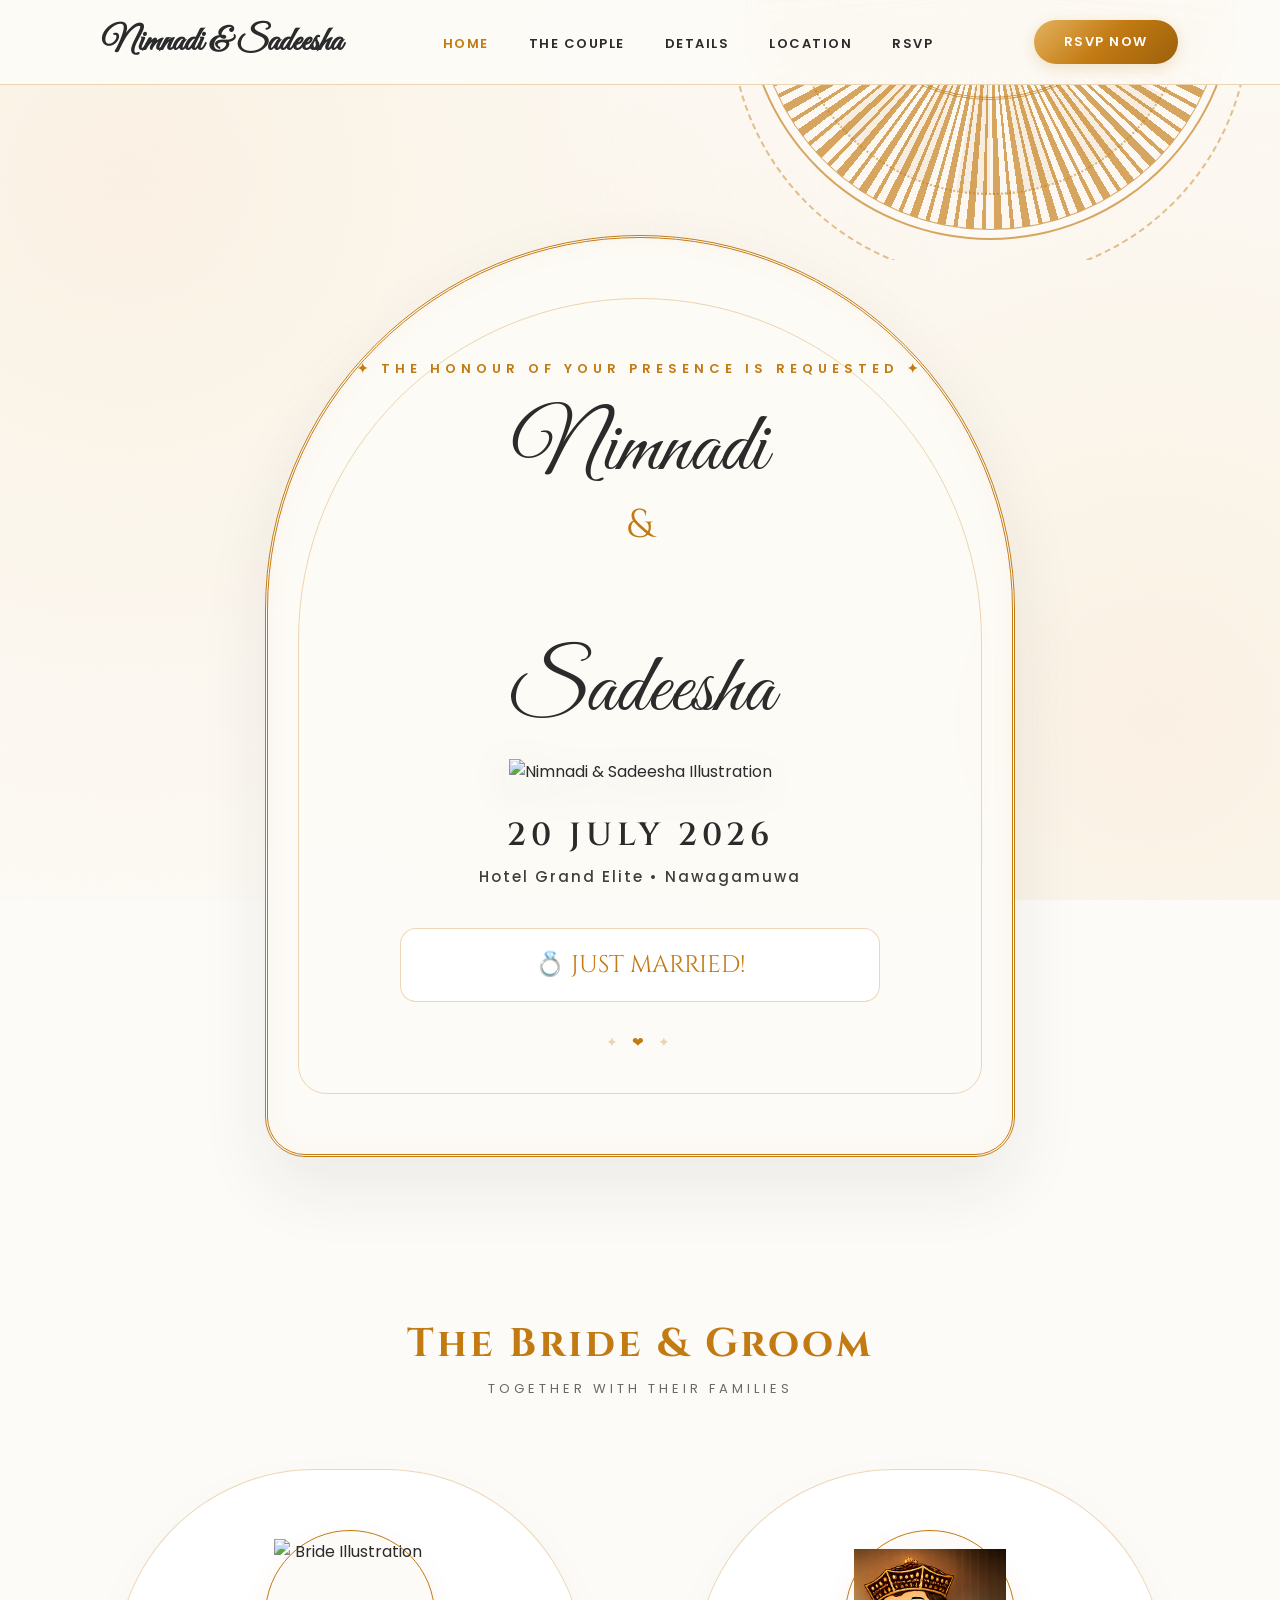
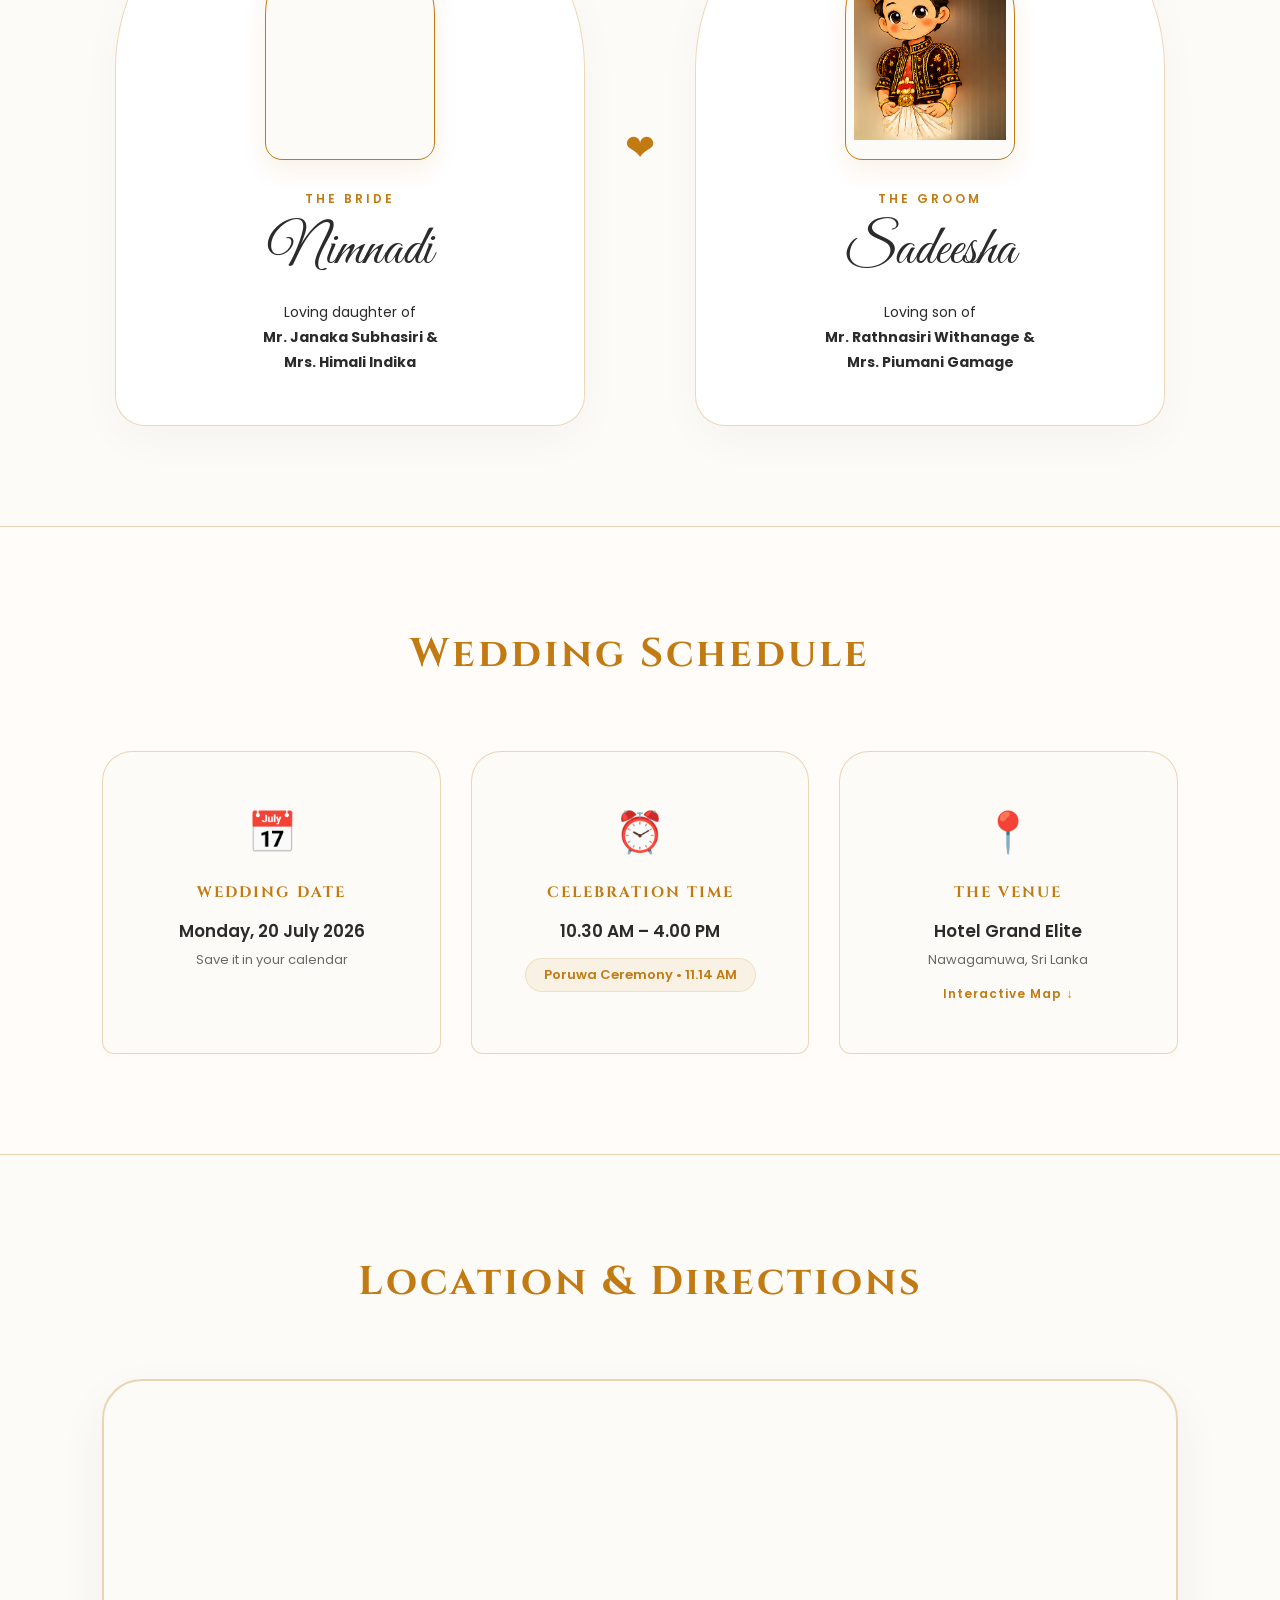
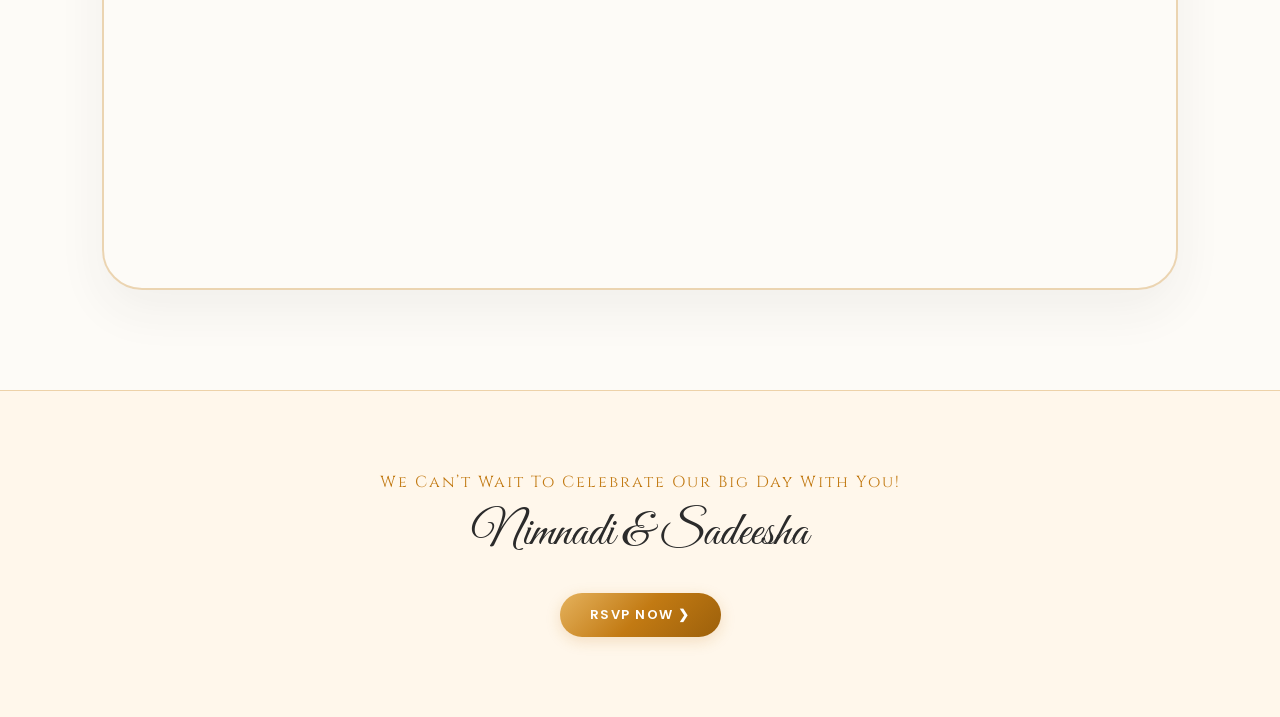
==== commit 70a69fd6: "Fix image source path for groom illustration" ====
--- a/index.html
+++ b/index.html
@@ -104,7 +104,7 @@
             <!-- Groom Offset Structural Capsule Grid Module -->
             <div class="capsule-card groom-card offset-right" data-aos="fade-left" data-aos-duration="1200">
                 <div class="capsule-avatar-frame">
-                    <img src="image/groom.png" alt="Groom Illustration" class="cartoon-avatar-png">
+                    <img src="Image/groom.png" alt="Groom Illustration" class="cartoon-avatar-png">
                 </div>
                 <h3 class="role-title">THE GROOM</h3>
                 <h4 class="couple-name">Sadeesha</h4>
@@ -174,4 +174,4 @@
     <script src="https://unpkg.com/aos@next/dist/aos.js"></script>
     <script src="script.js"></script>
 </body>
-</html>+</html>
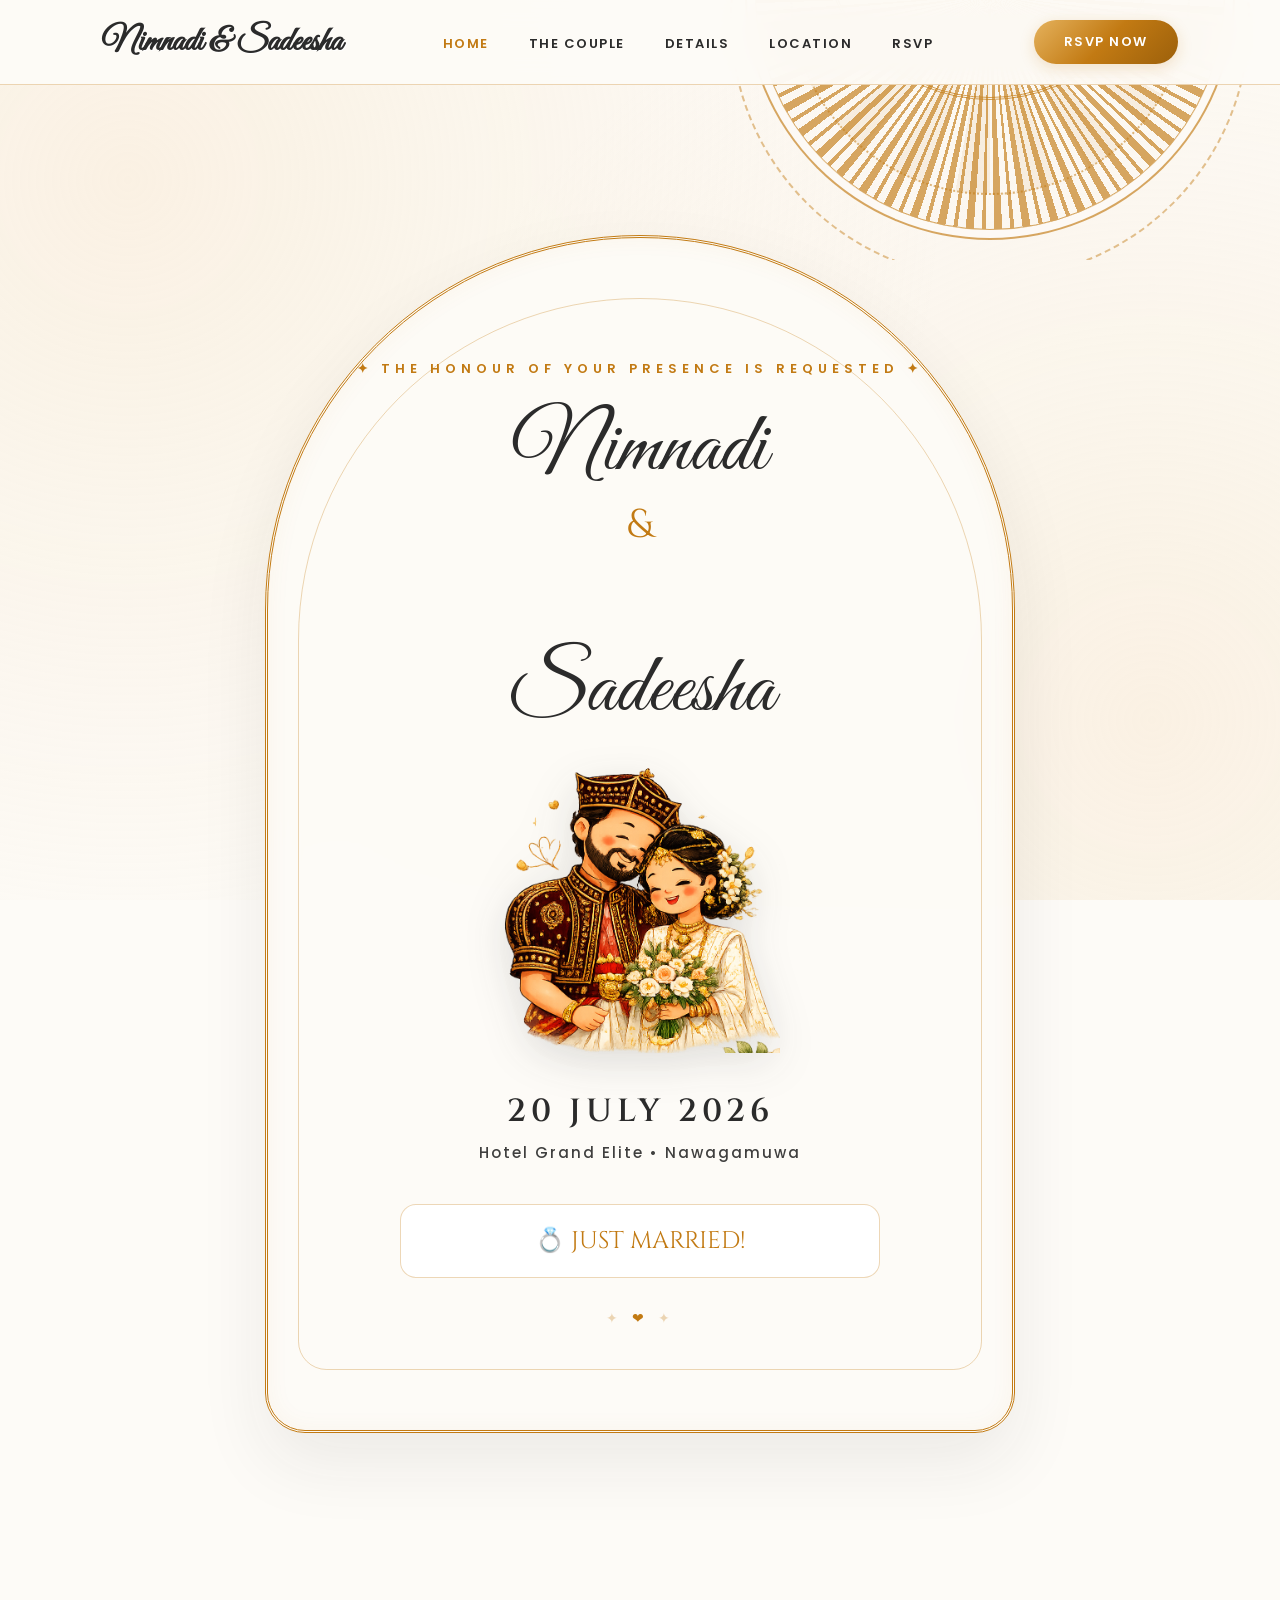
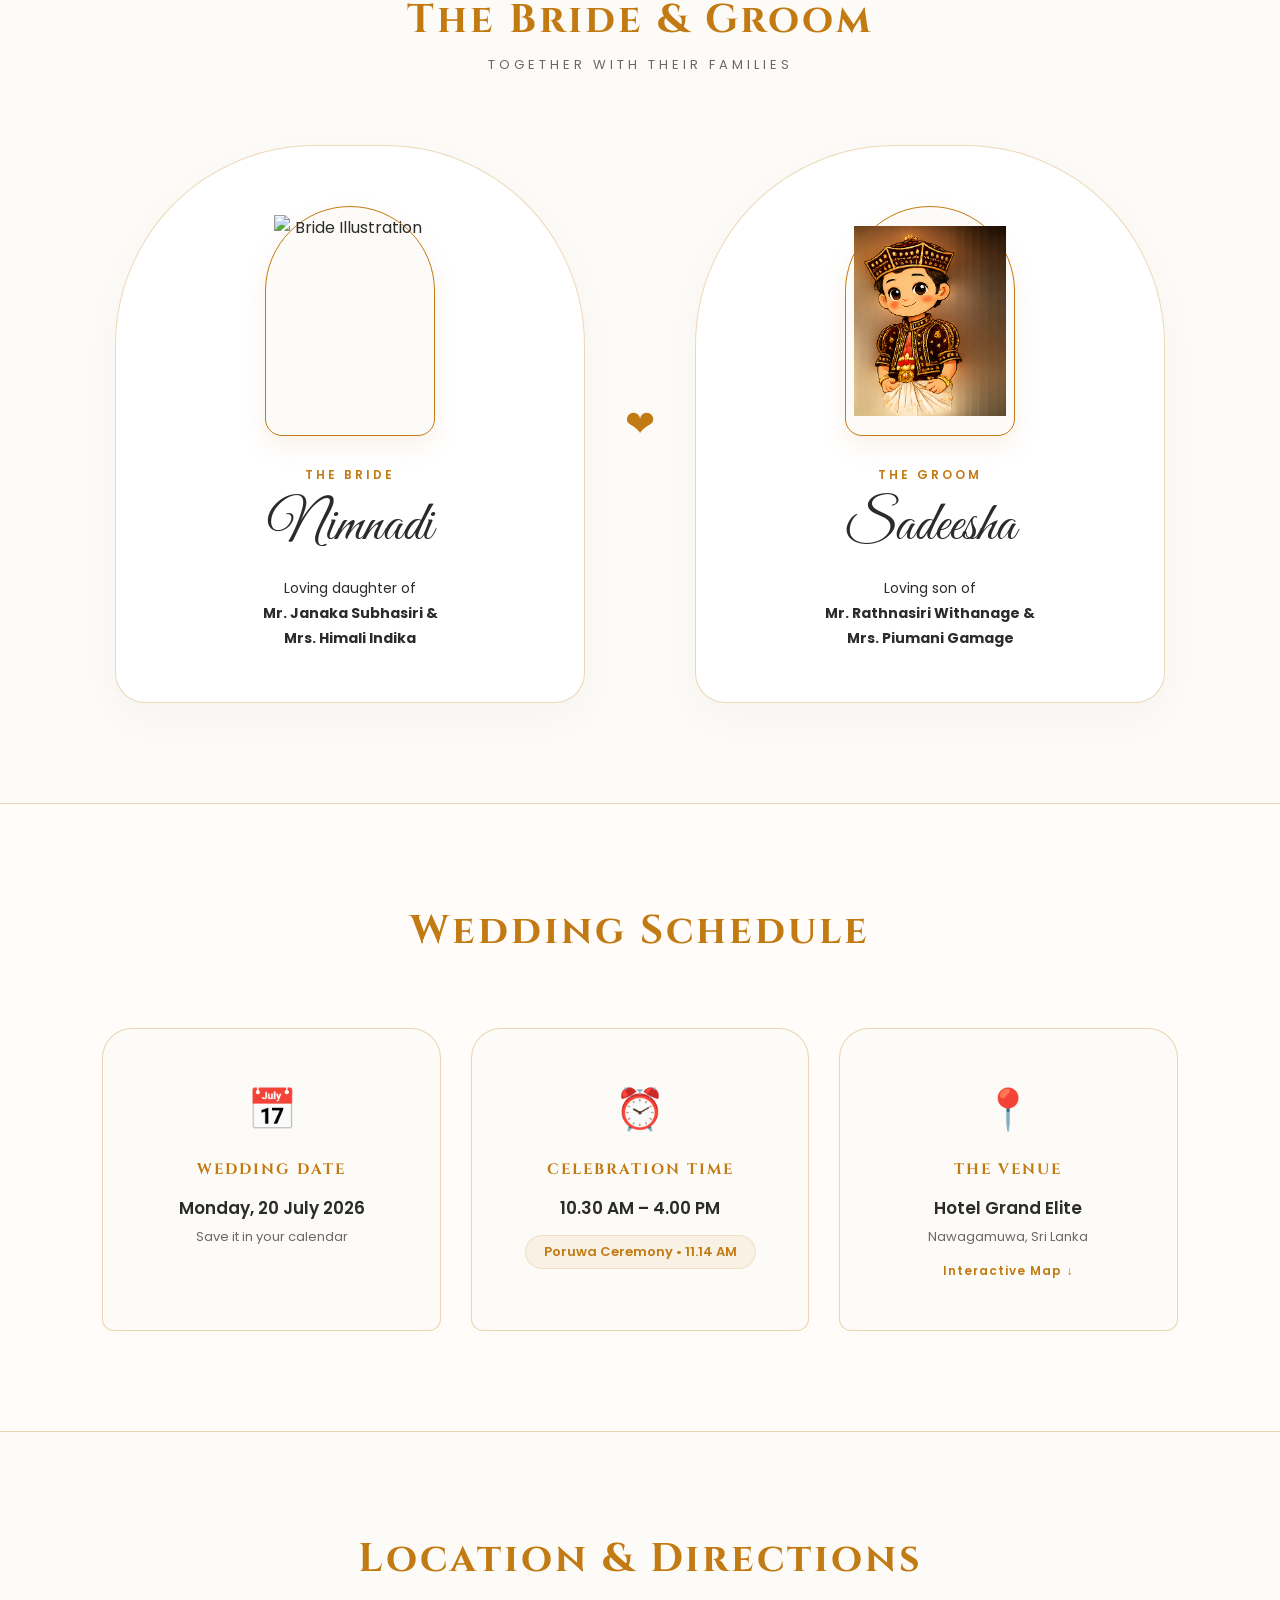
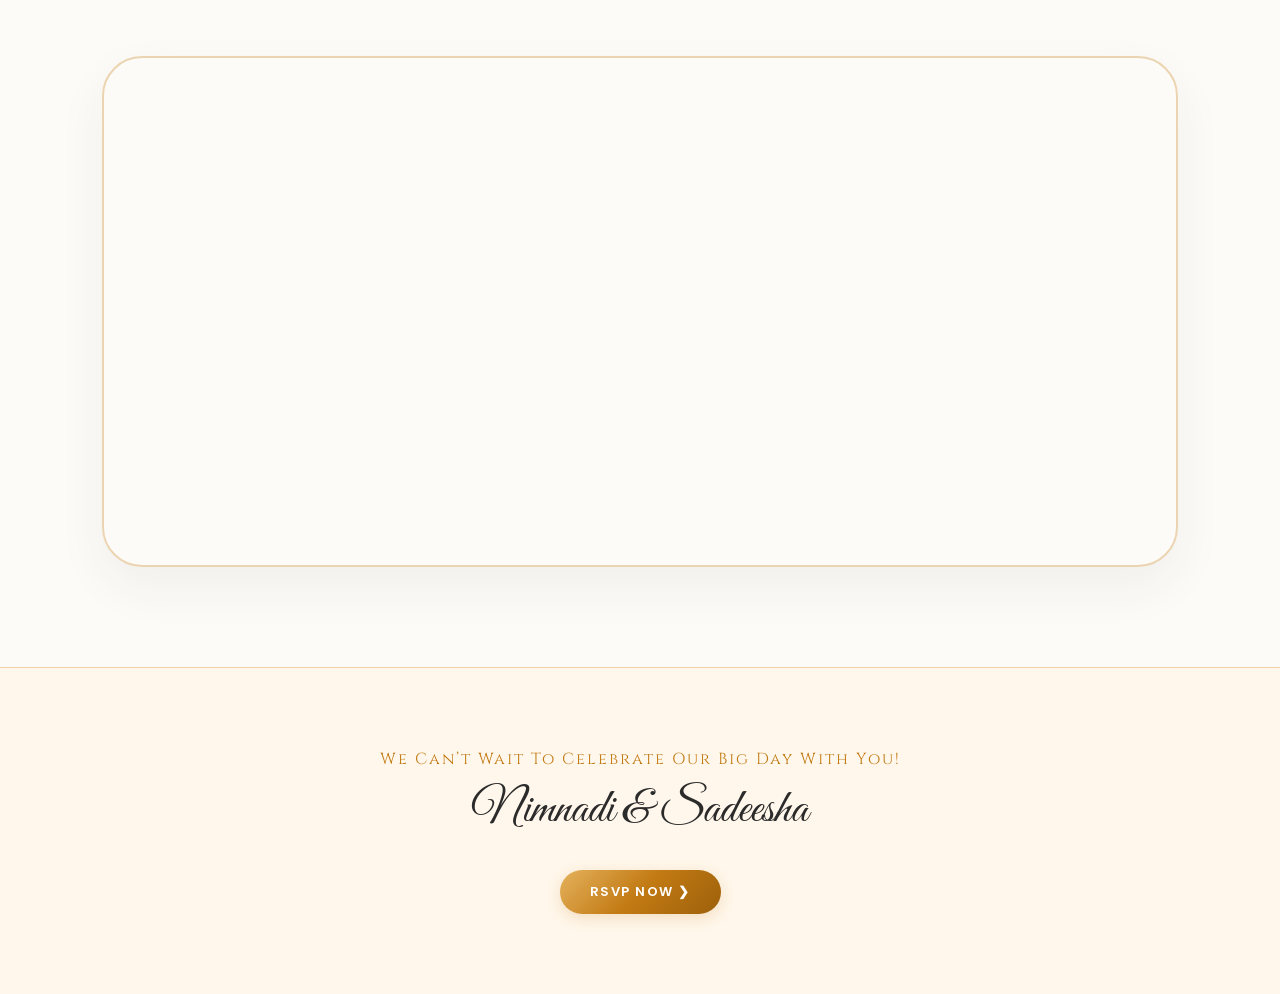
==== commit 0317e8cd: "Fix image source path in index.html" ====
--- a/index.html
+++ b/index.html
@@ -50,7 +50,7 @@
                 
                 <!-- Couple Cartoon Vector Container Layout -->
                 <div class="couple-hero-illustration">
-                    <img src="image/couple.png" alt="Nimnadi & Sadeesha Illustration" class="cartoon-png-main">
+                    <img src="Image/couple.png" alt="Nimnadi & Sadeesha Illustration" class="cartoon-png-main">
                 </div>
 
                 <p class="wedding-date-line">20 JULY 2026</p>
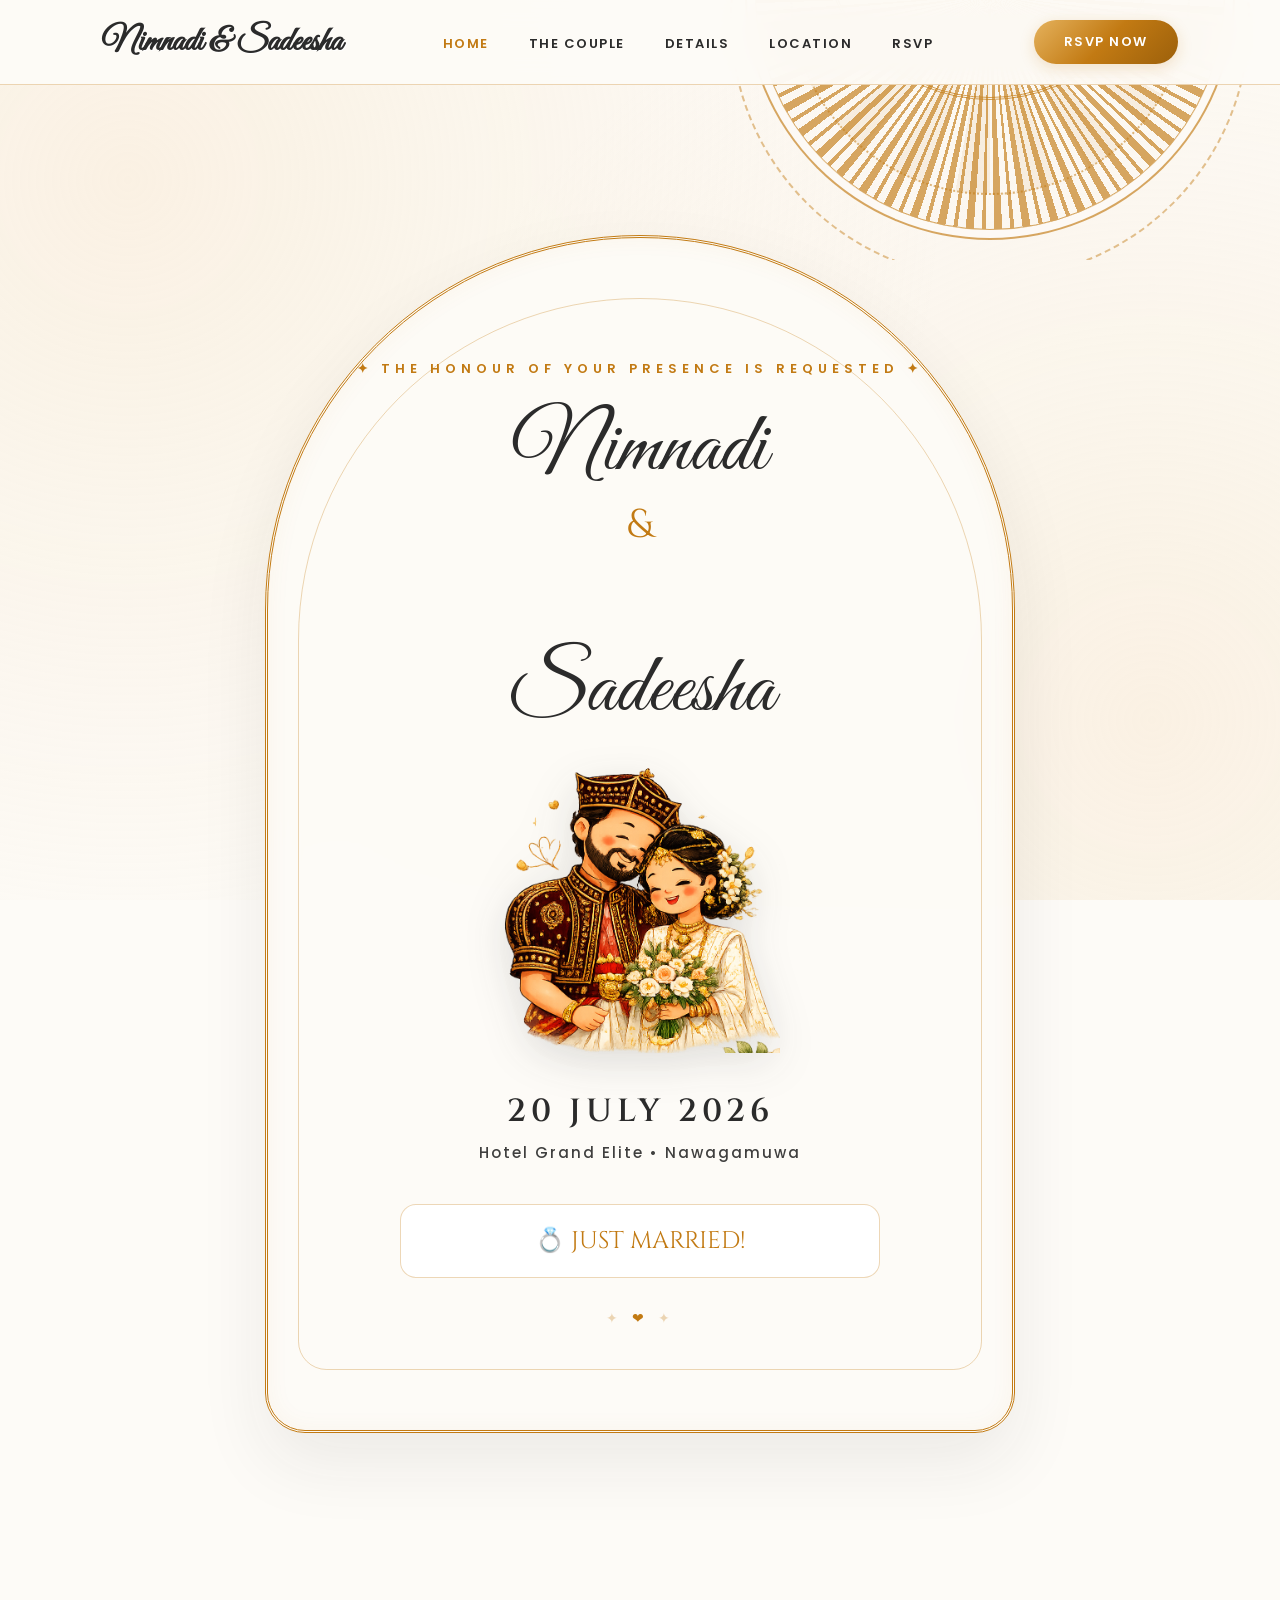
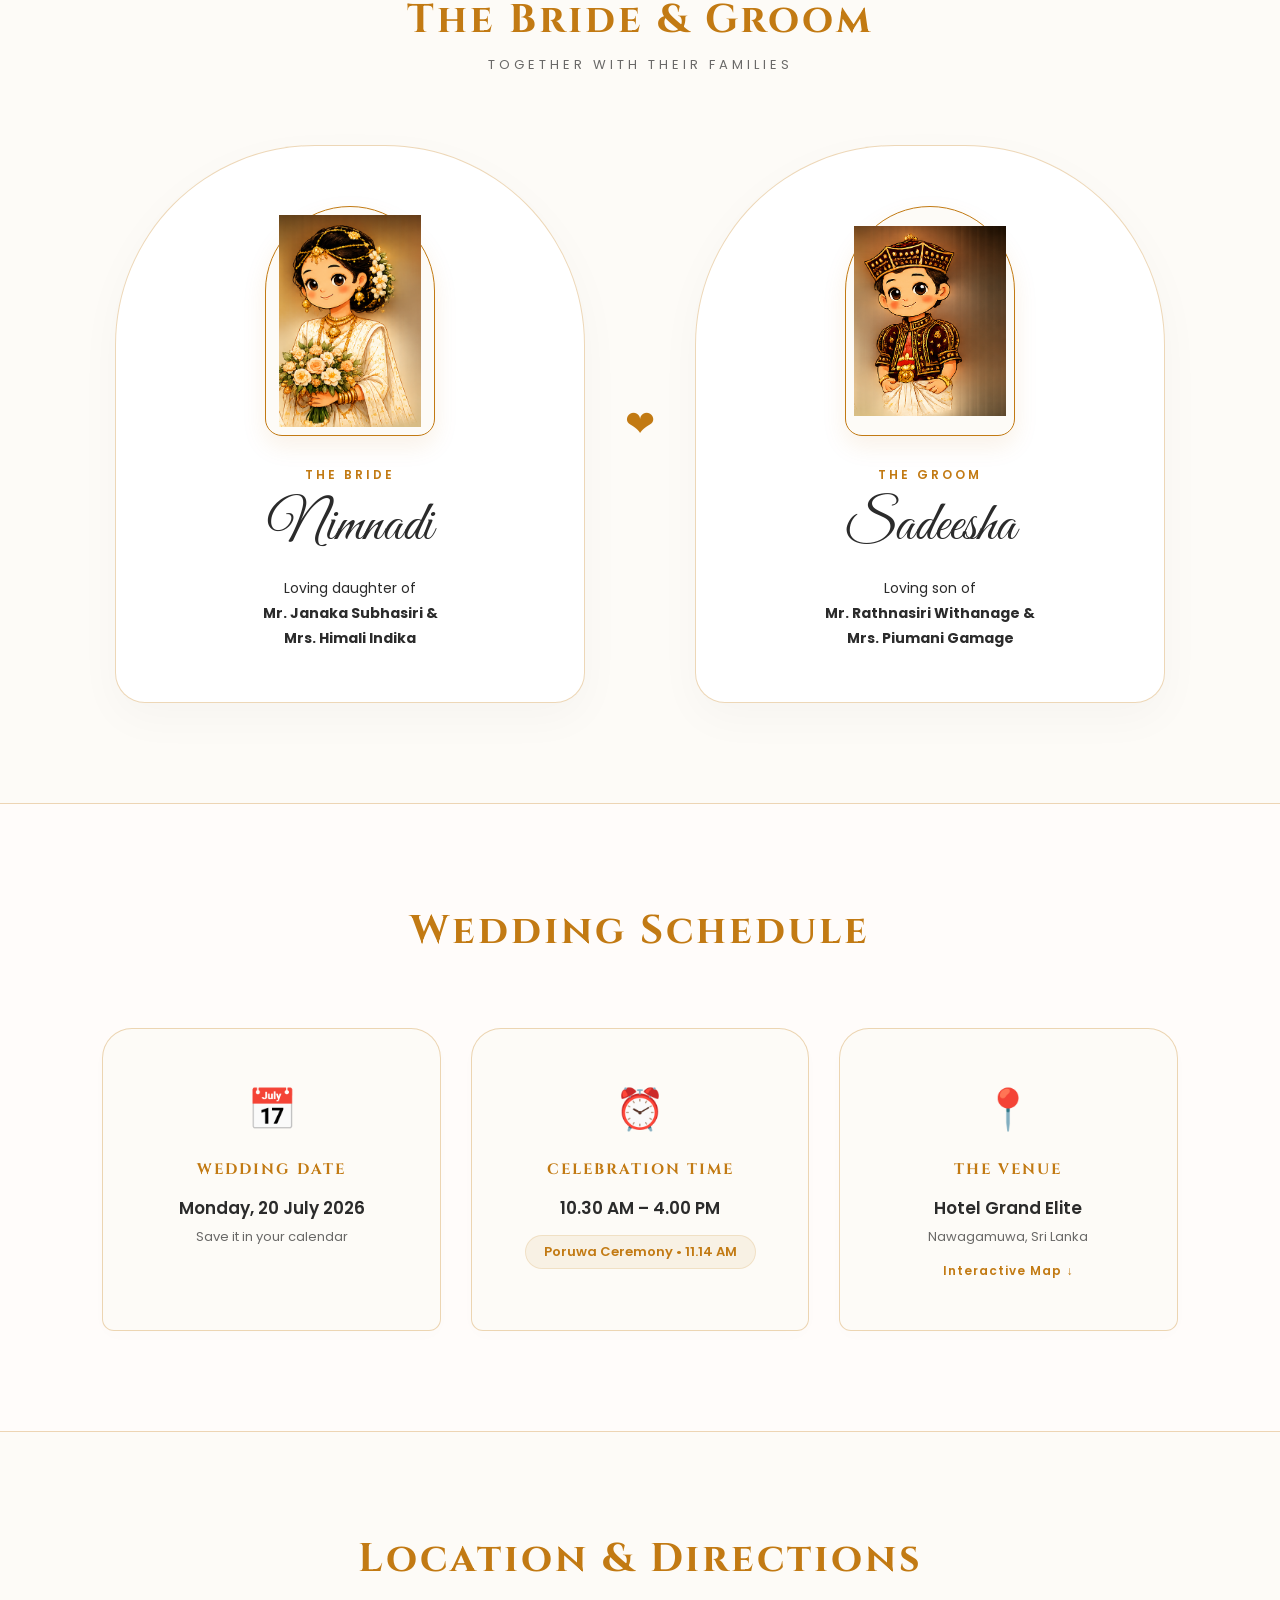
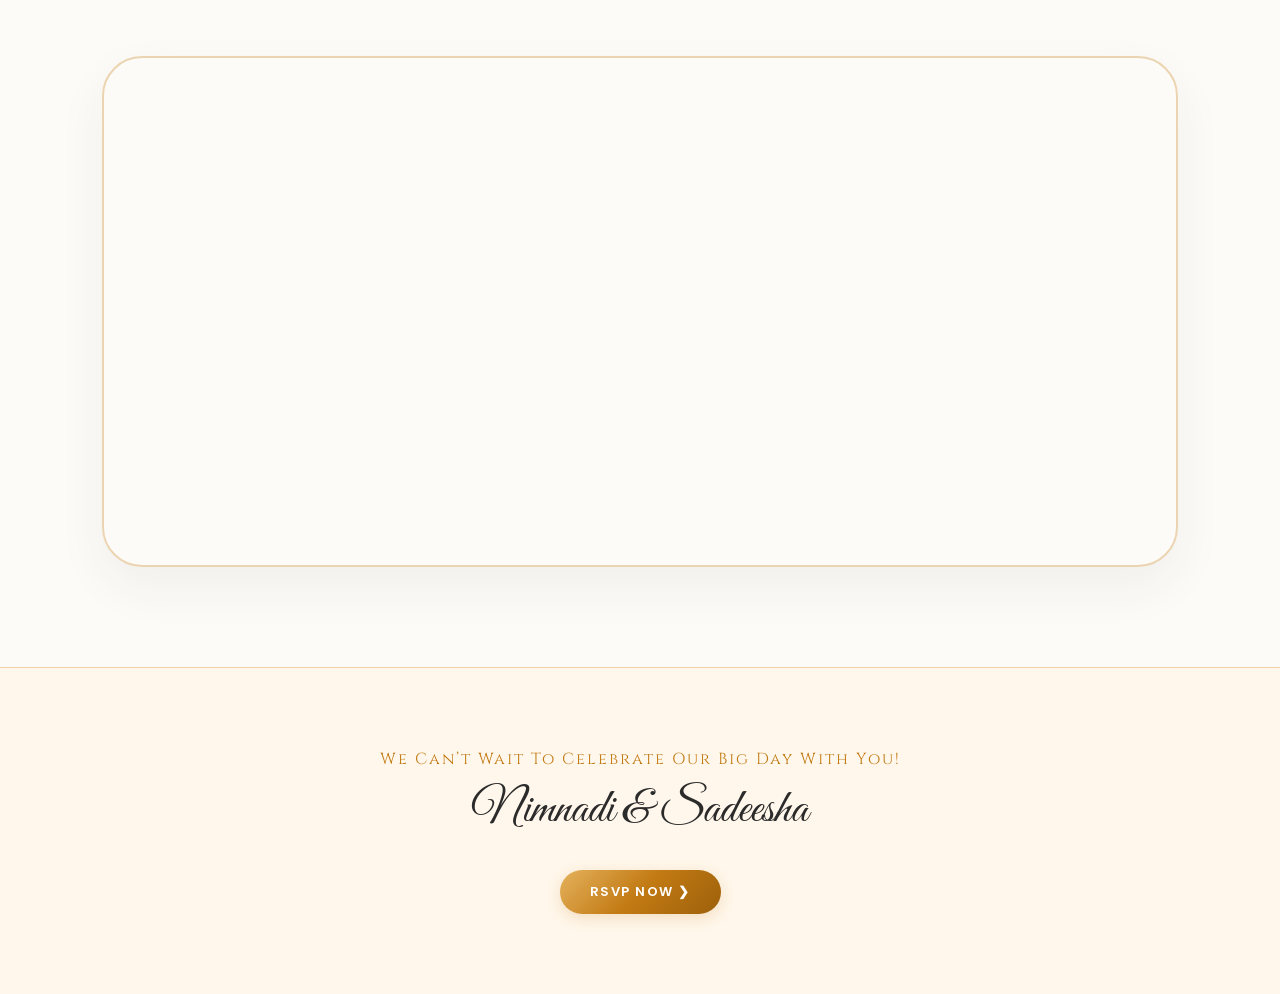
==== commit 4c08a9ed: "Fix image source path for bride illustration" ====
--- a/index.html
+++ b/index.html
@@ -92,7 +92,7 @@
             <!-- Bride Offset Structural Capsule Grid Module -->
             <div class="capsule-card bride-card offset-left" data-aos="fade-right" data-aos-duration="1200">
                 <div class="capsule-avatar-frame">
-                    <img src="image/bride.png" alt="Bride Illustration" class="cartoon-avatar-png">
+                    <img src="Image/bride.png" alt="Bride Illustration" class="cartoon-avatar-png">
                 </div>
                 <h3 class="role-title">THE BRIDE</h3>
                 <h4 class="couple-name">Nimnadi</h4>
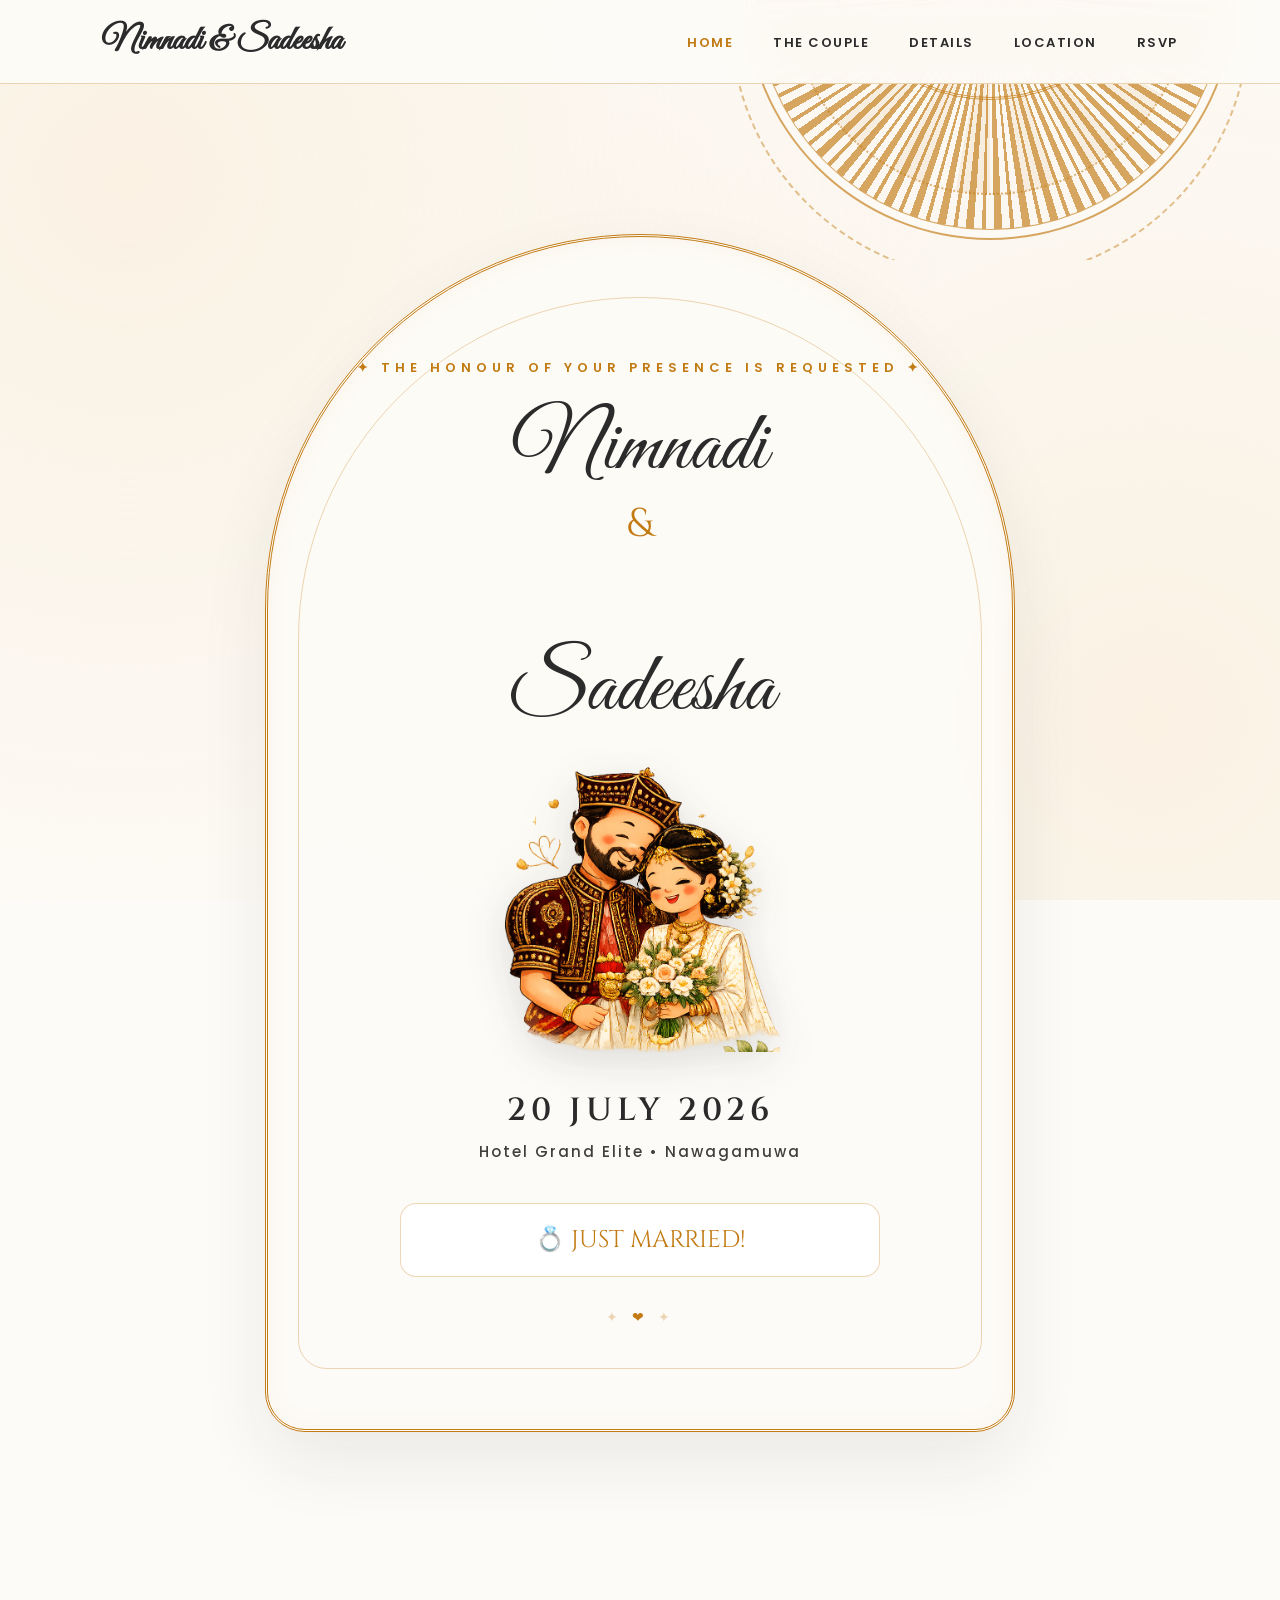
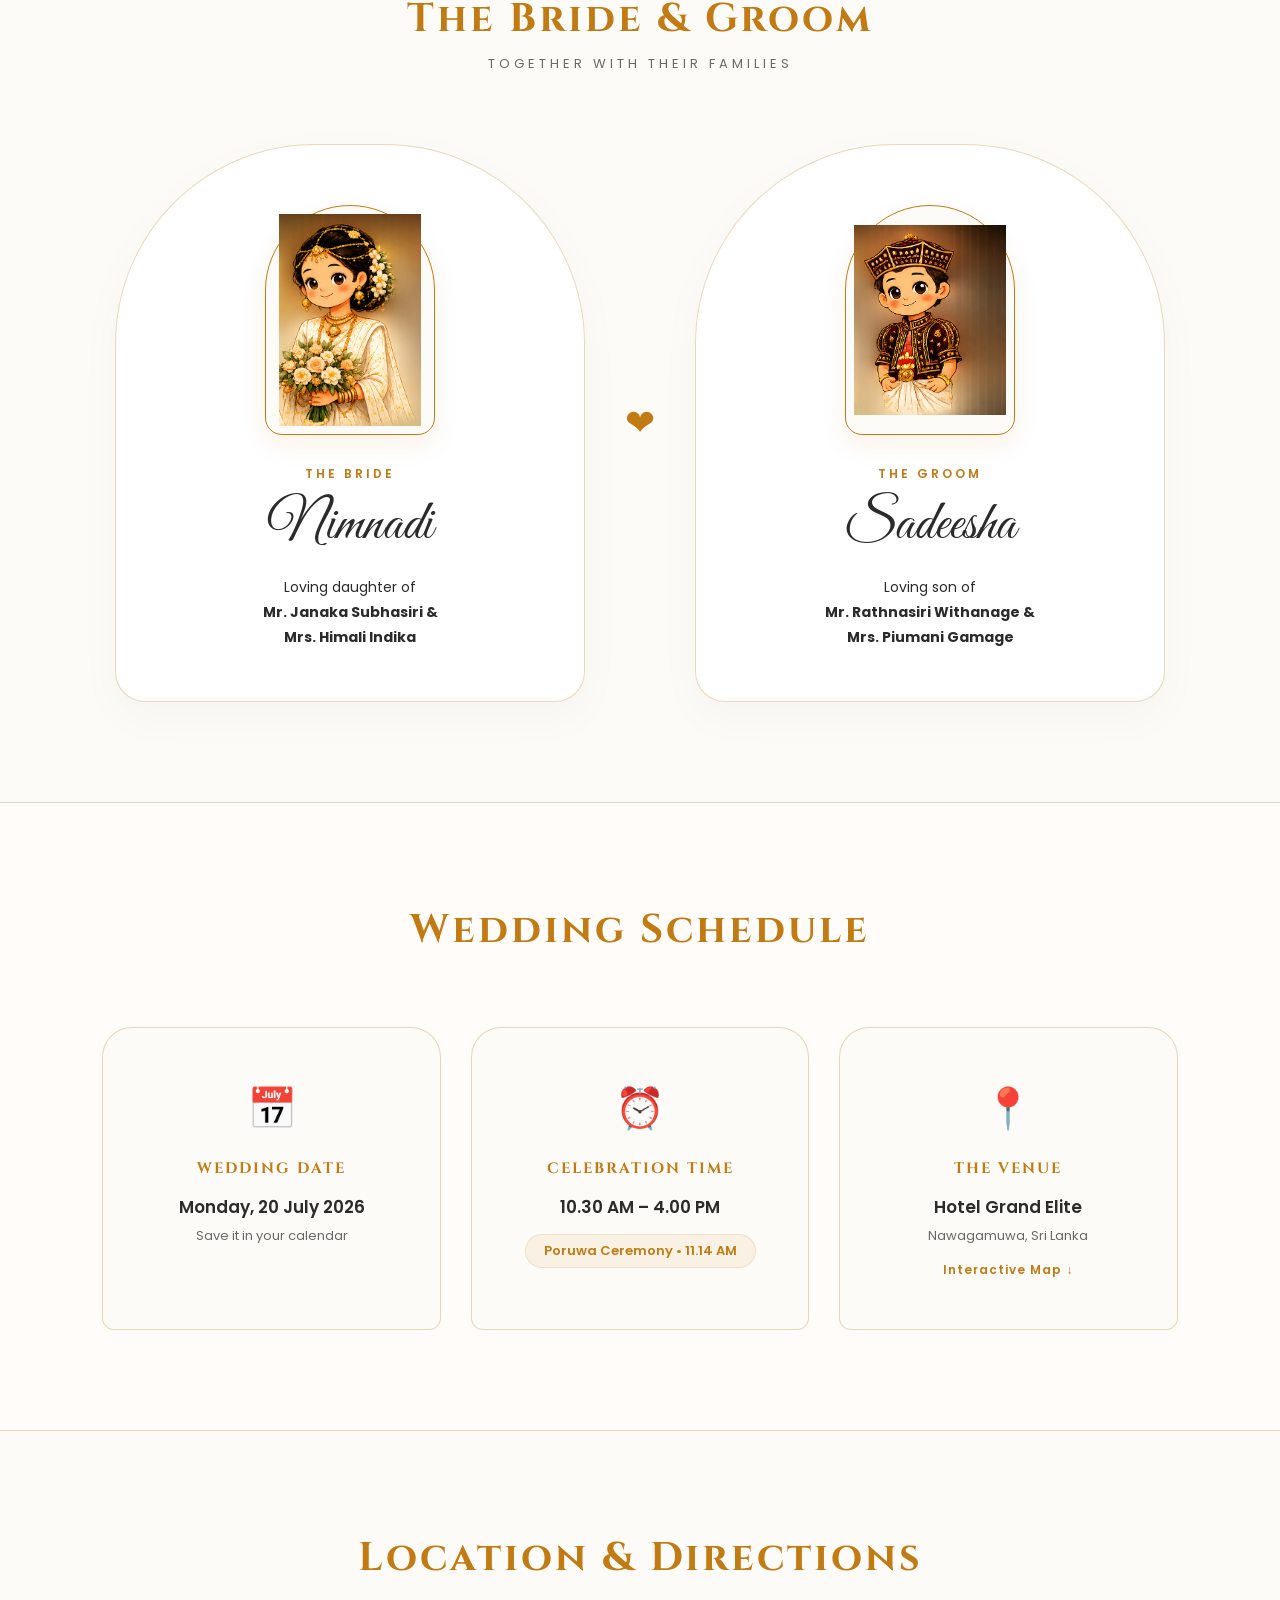
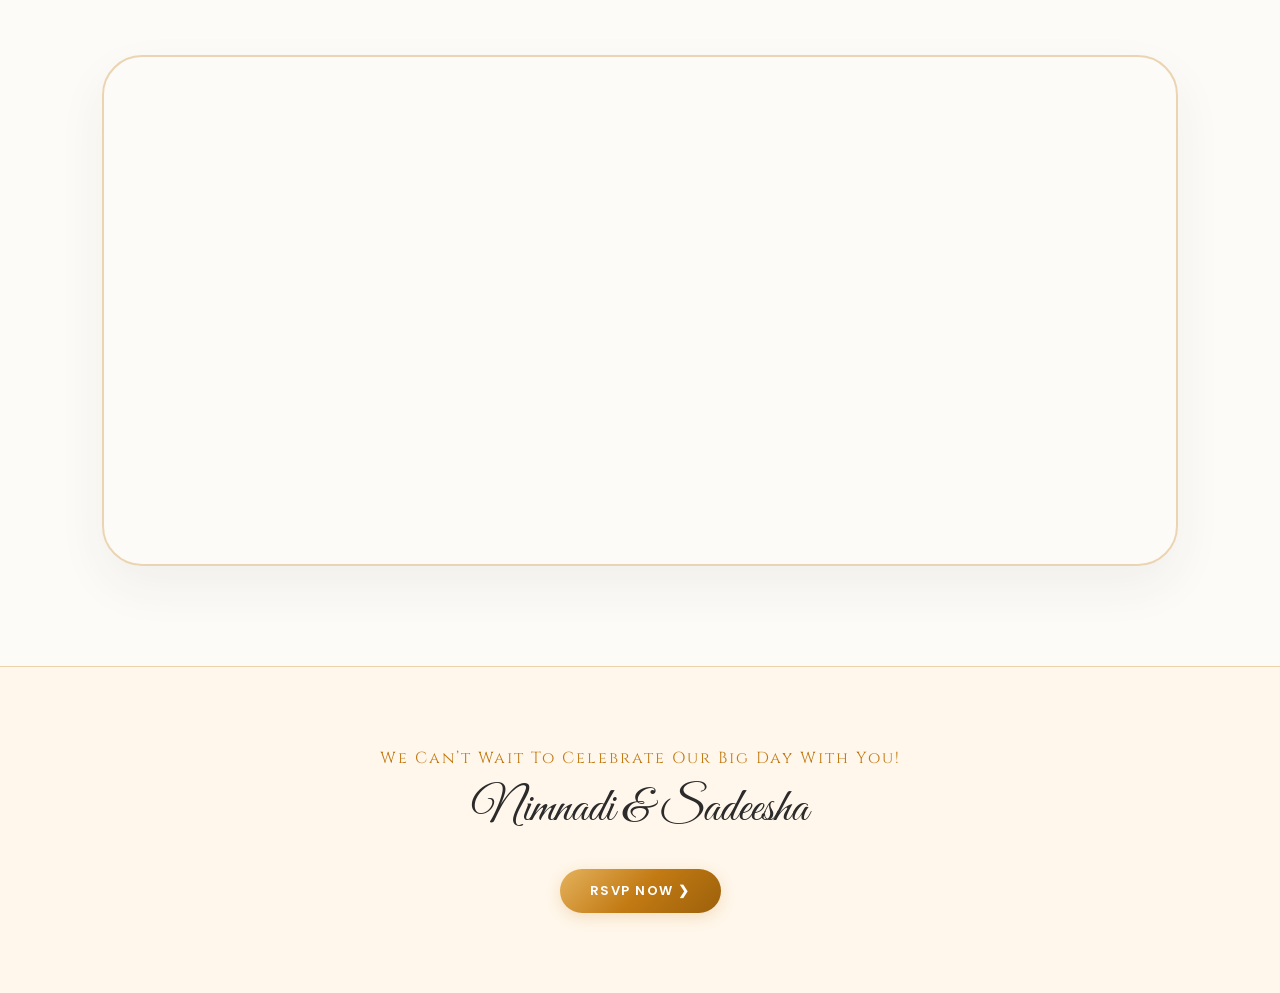
==== commit 15dc3f40: "Remove RSVP button from navigation" ====
--- a/index.html
+++ b/index.html
@@ -38,8 +38,7 @@
             <li><a href="#location">Location</a></li>
             <li><a href="rsvp.html">RSVP</a></li>
         </ul>
-        <a href="rsvp.html" class="luxury-nav-btn">RSVP NOW</a>
-    </nav>
+     </nav>
 
     <!-- Hero Framework Showcase (The Premium Archway) -->
     <header class="hero-section" id="home">
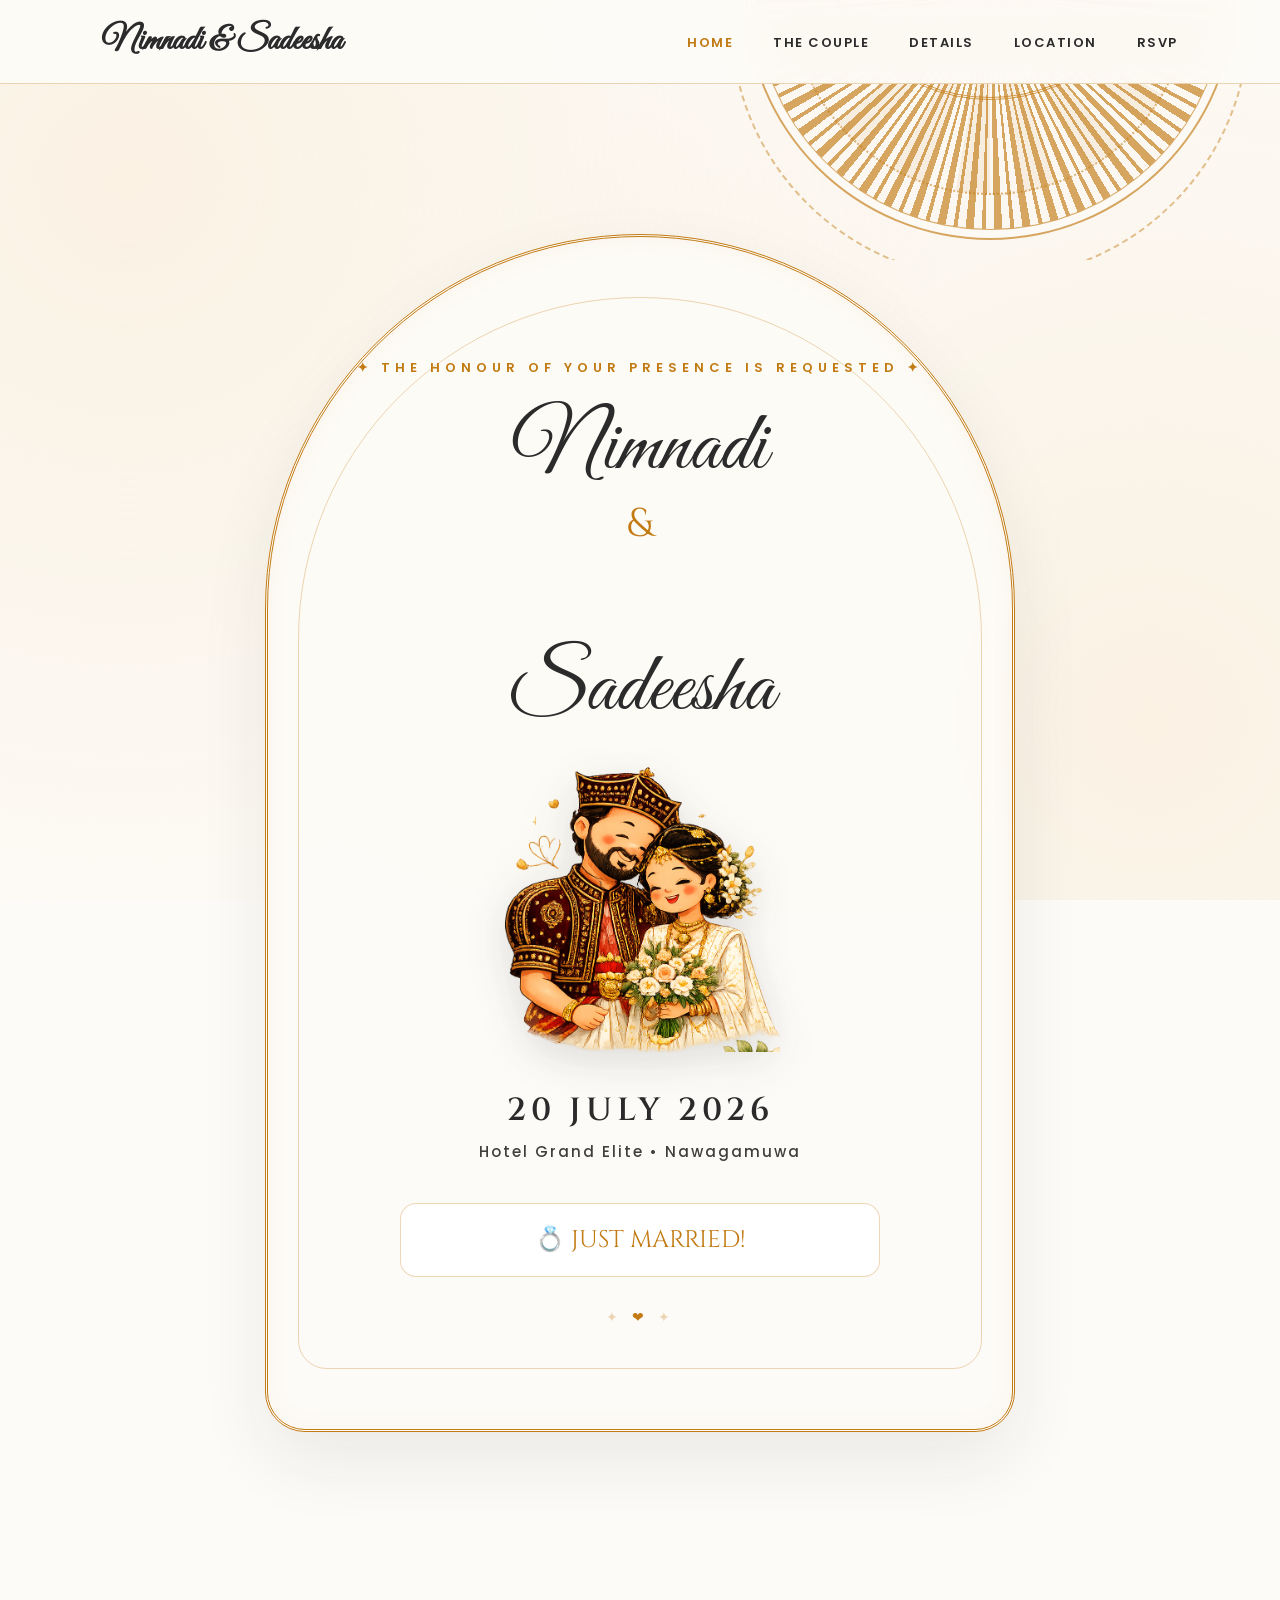
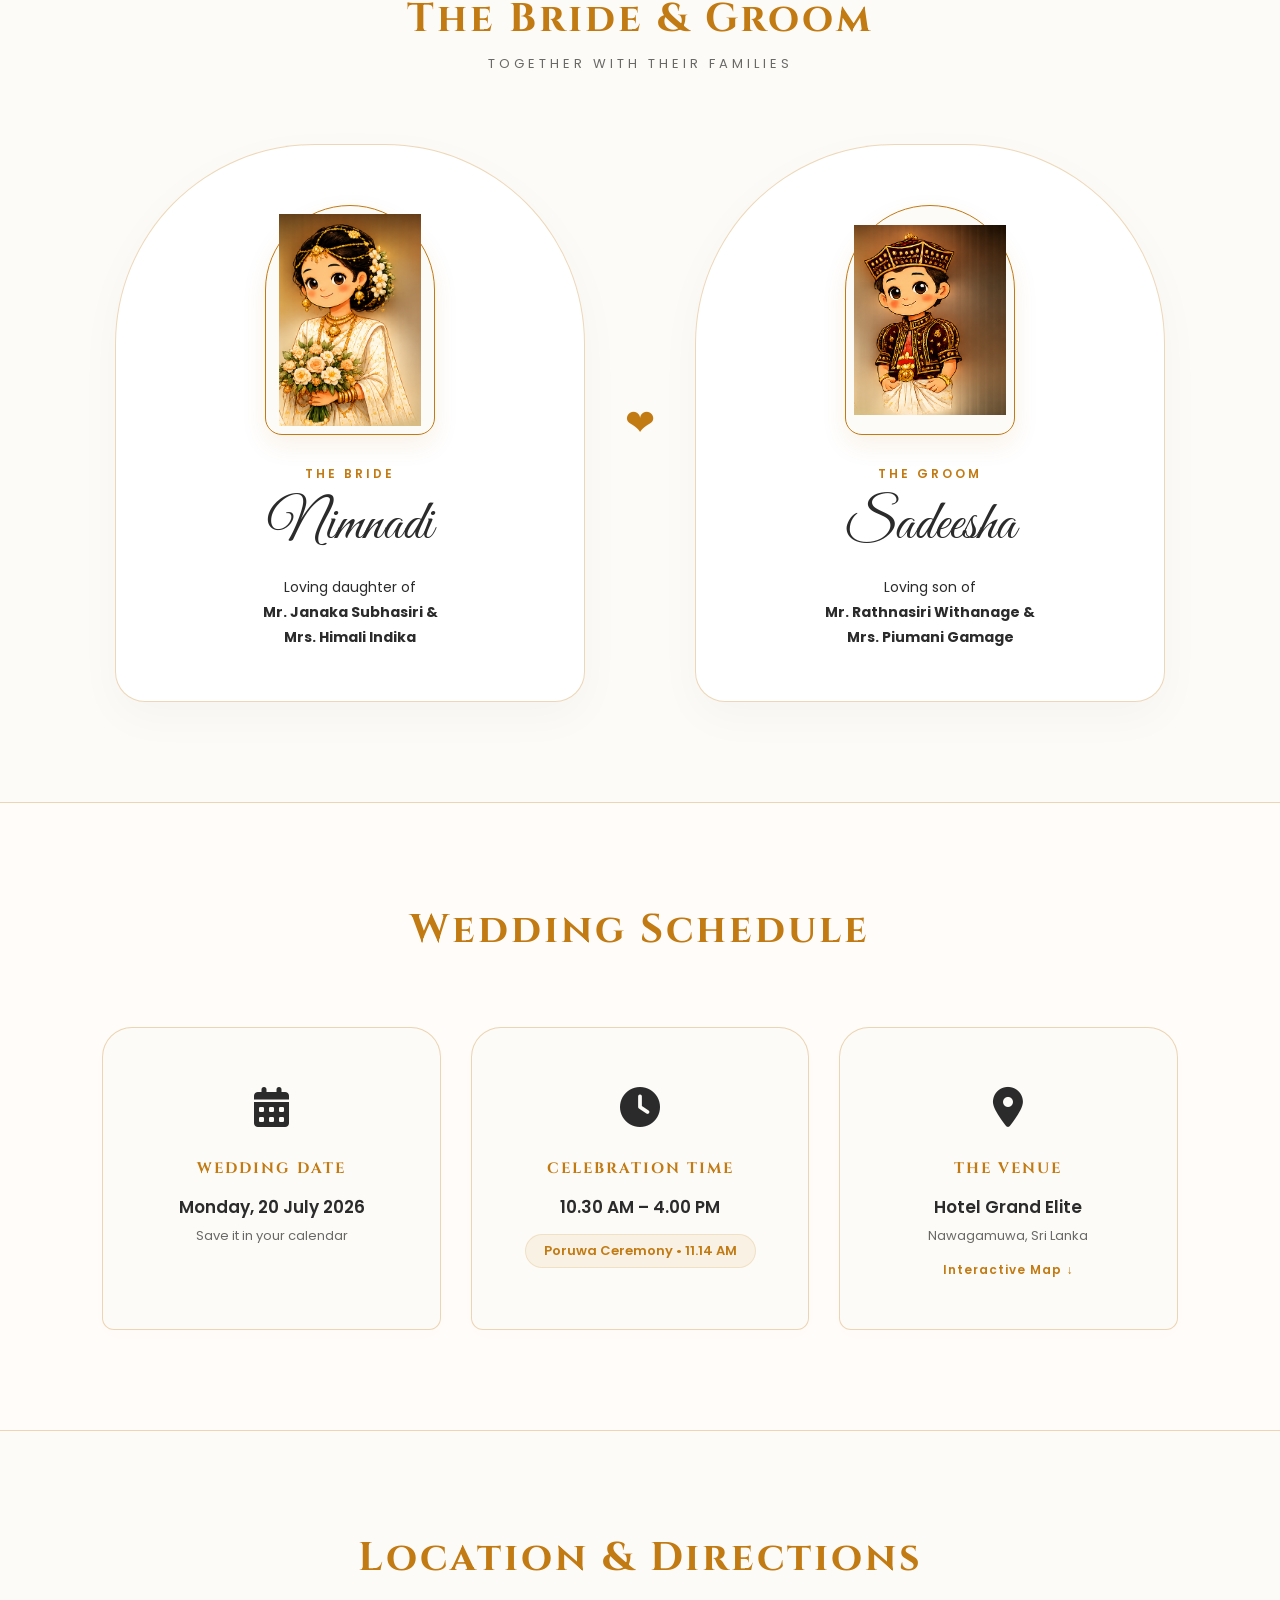
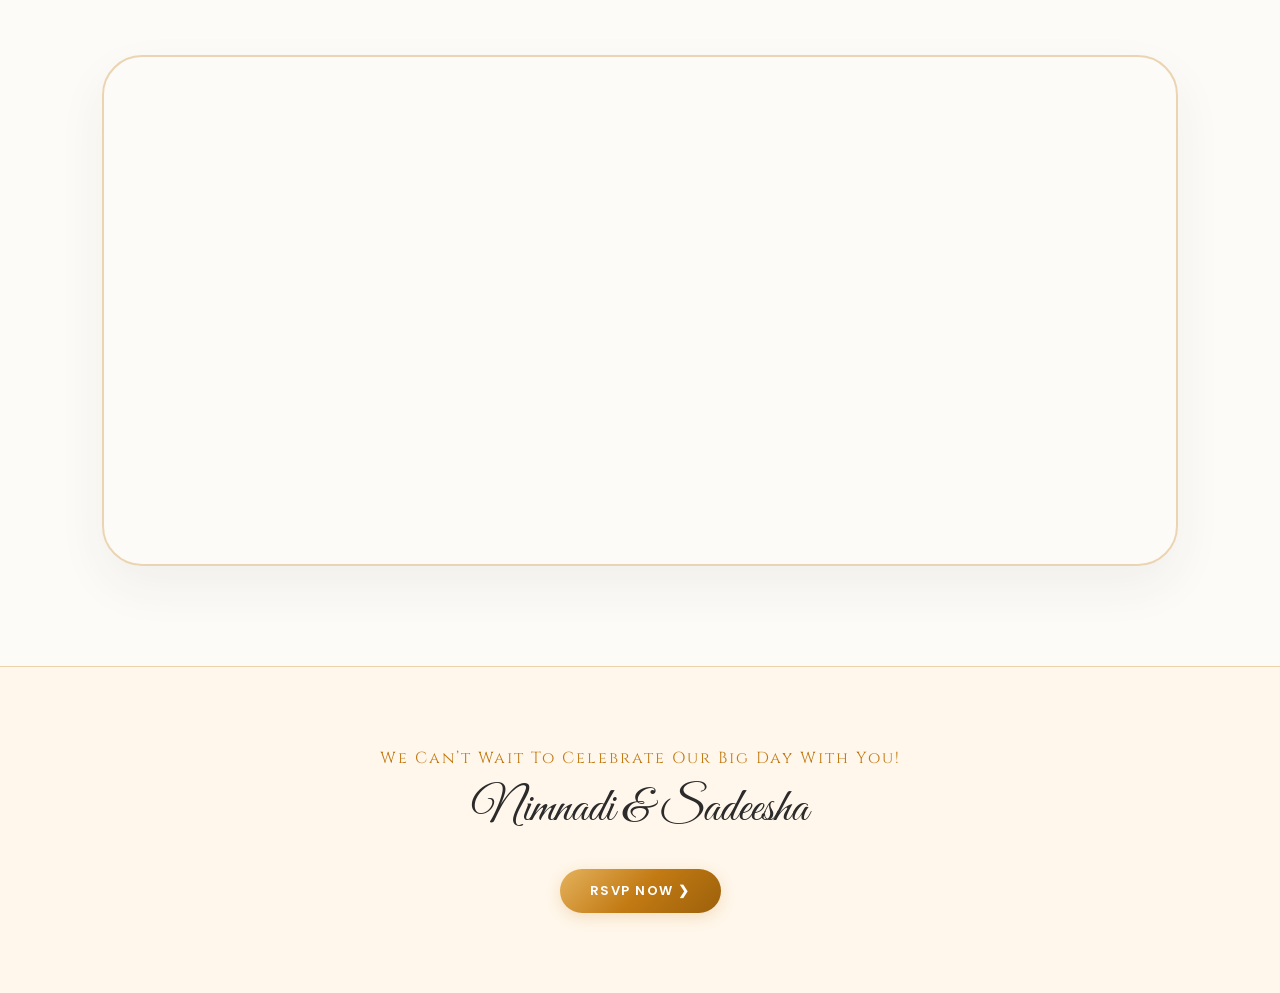
==== commit 221a46f3: "Add Font Awesome icons for wedding details" ====
--- a/index.html
+++ b/index.html
@@ -10,6 +10,8 @@
     <link rel="preconnect" href="https://fonts.gstatic.com" crossorigin>
     <link href="https://fonts.googleapis.com/css2?family=Cinzel:wght@400;500;600;700&family=Great+Vibes&family=Poppins:wght@300;400;500;600&display=swap" rel="stylesheet">
     <!-- Smooth Scroll Animations Library CSS -->
+    <link rel="stylesheet"
+      href="https://cdnjs.cloudflare.com/ajax/libs/font-awesome/6.5.1/css/all.min.css">
     <link rel="stylesheet" href="https://unpkg.com/aos@next/dist/aos.css" />
 </head>
 <body>
@@ -117,30 +119,40 @@
         <div class="section-heading" data-aos="fade-up">
             <h2>Wedding Schedule</h2>
         </div>
+   <div class="luxury-detail-grid">
 
-        <div class="luxury-detail-grid">
-            <div class="luxury-card" data-aos="fade-up" data-aos-delay="100">
-                <div class="card-luxury-icon">📅</div>
-                <h3>WEDDING DATE</h3>
-                <p class="primary-detail">Monday, 20 July 2026</p>
-                <p class="secondary-detail">Save it in your calendar</p>
-            </div>
+    <div class="luxury-card" data-aos="fade-up" data-aos-delay="100">
+        <div class="card-luxury-icon">
+            <i class="fas fa-calendar-days"></i>
+        </div>
+        <h3>WEDDING DATE</h3>
+        <p class="primary-detail">Monday, 20 July 2026</p>
+        <p class="secondary-detail">Save it in your calendar</p>
+    </div>
 
-            <div class="luxury-card" data-aos="fade-up" data-aos-delay="200">
-                <div class="card-luxury-icon">⏰</div>
-                <h3>CELEBRATION TIME</h3>
-                <p class="primary-detail">10.30 AM – 4.00 PM</p>
-                <p class="highlight-detail">Poruwa Ceremony • 11.14 AM</p>
-            </div>
+    <div class="luxury-card" data-aos="fade-up" data-aos-delay="200">
+        <div class="card-luxury-icon">
+            <i class="fas fa-clock"></i>
+        </div>
+        <h3>CELEBRATION TIME</h3>
+        <p class="primary-detail">10.30 AM – 4.00 PM</p>
+        <p class="highlight-detail">Poruwa Ceremony • 11.14 AM</p>
+    </div>
 
-            <div class="luxury-card venue-interactive-card" data-aos="fade-up" data-aos-delay="300" onclick="scrollToMap()">
-                <div class="card-luxury-icon">📍</div>
-                <h3>THE VENUE</h3>
-                <p class="primary-detail">Hotel Grand Elite</p>
-                <p class="secondary-detail">Nawagamuwa, Sri Lanka</p>
-                <span class="view-map-link">Interactive Map ↓</span>
-            </div>
+    <div class="luxury-card venue-interactive-card"
+         data-aos="fade-up"
+         data-aos-delay="300"
+         onclick="scrollToMap()">
+        <div class="card-luxury-icon">
+            <i class="fas fa-location-dot"></i>
         </div>
+        <h3>THE VENUE</h3>
+        <p class="primary-detail">Hotel Grand Elite</p>
+        <p class="secondary-detail">Nawagamuwa, Sri Lanka</p>
+        <span class="view-map-link">Interactive Map ↓</span>
+    </div>
+
+</div>     
     </section>
 
     <!-- Map Section Visual Architecture Frame -->
